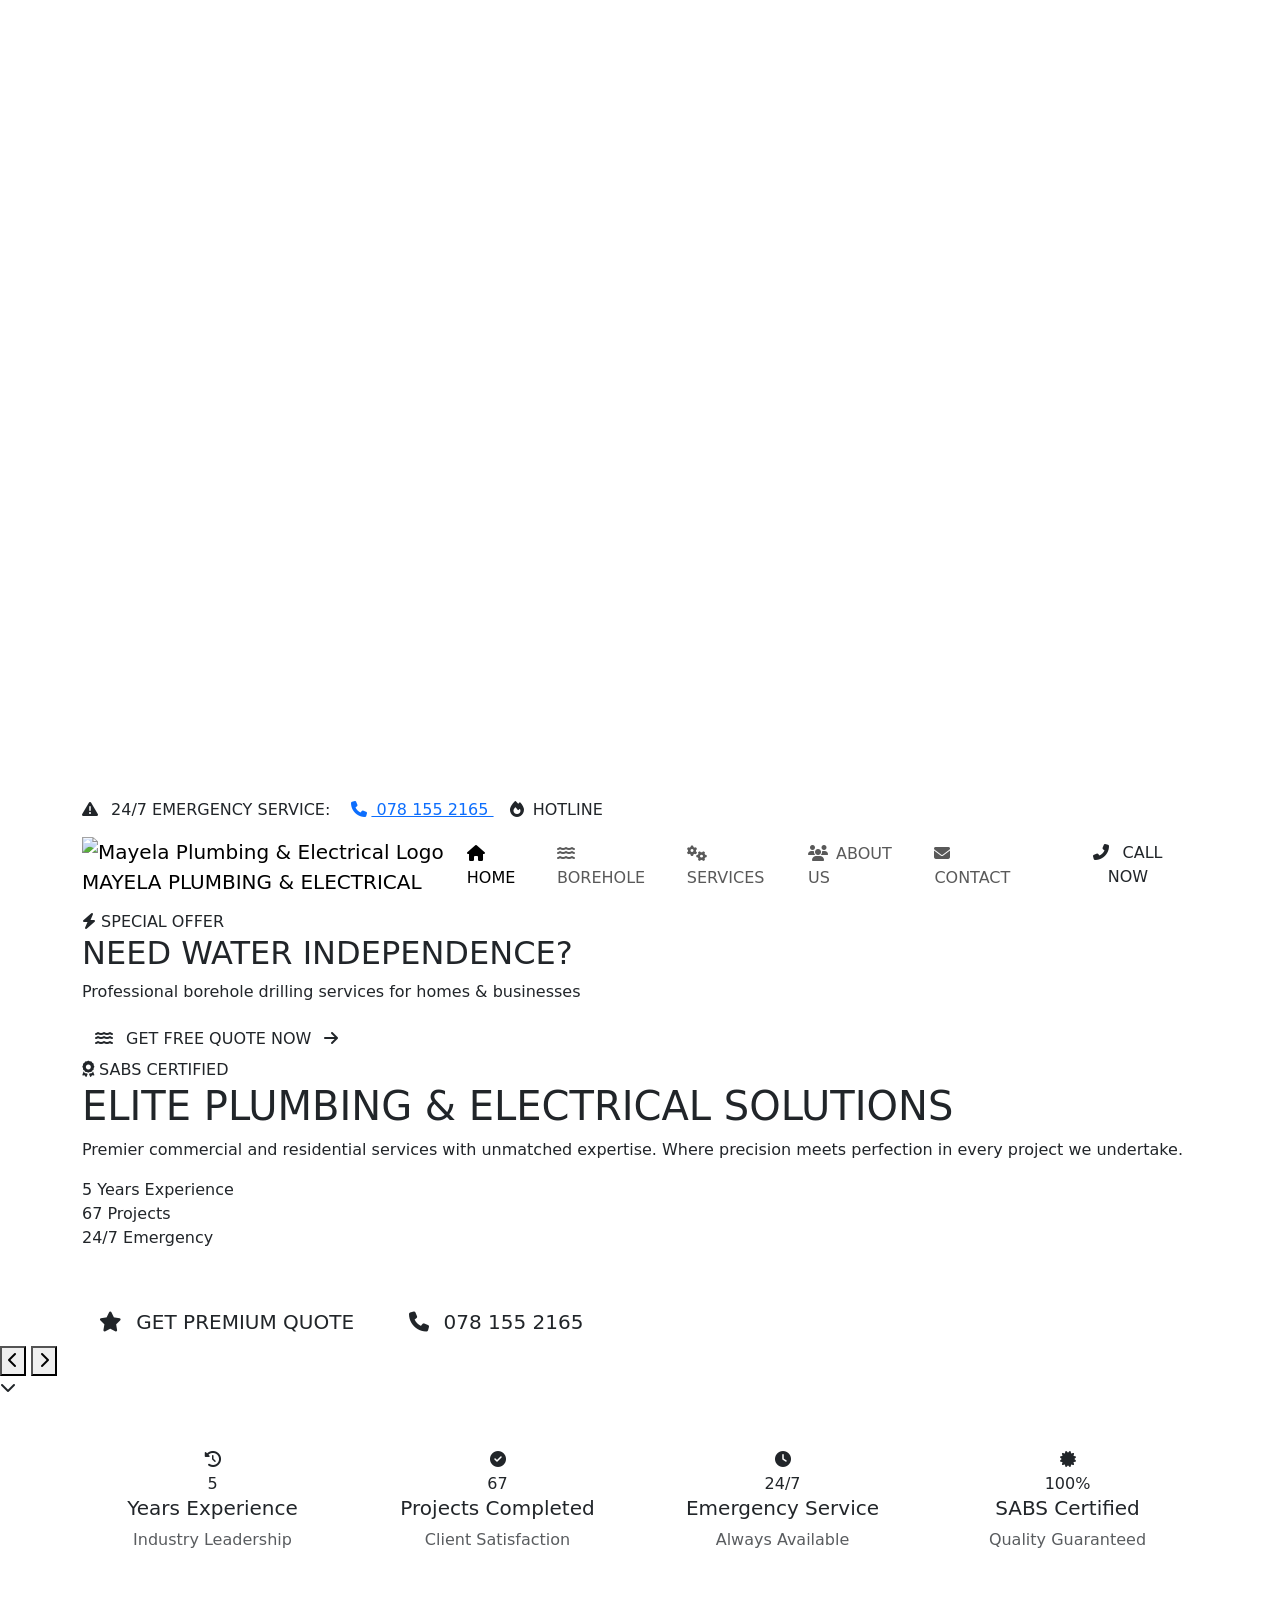
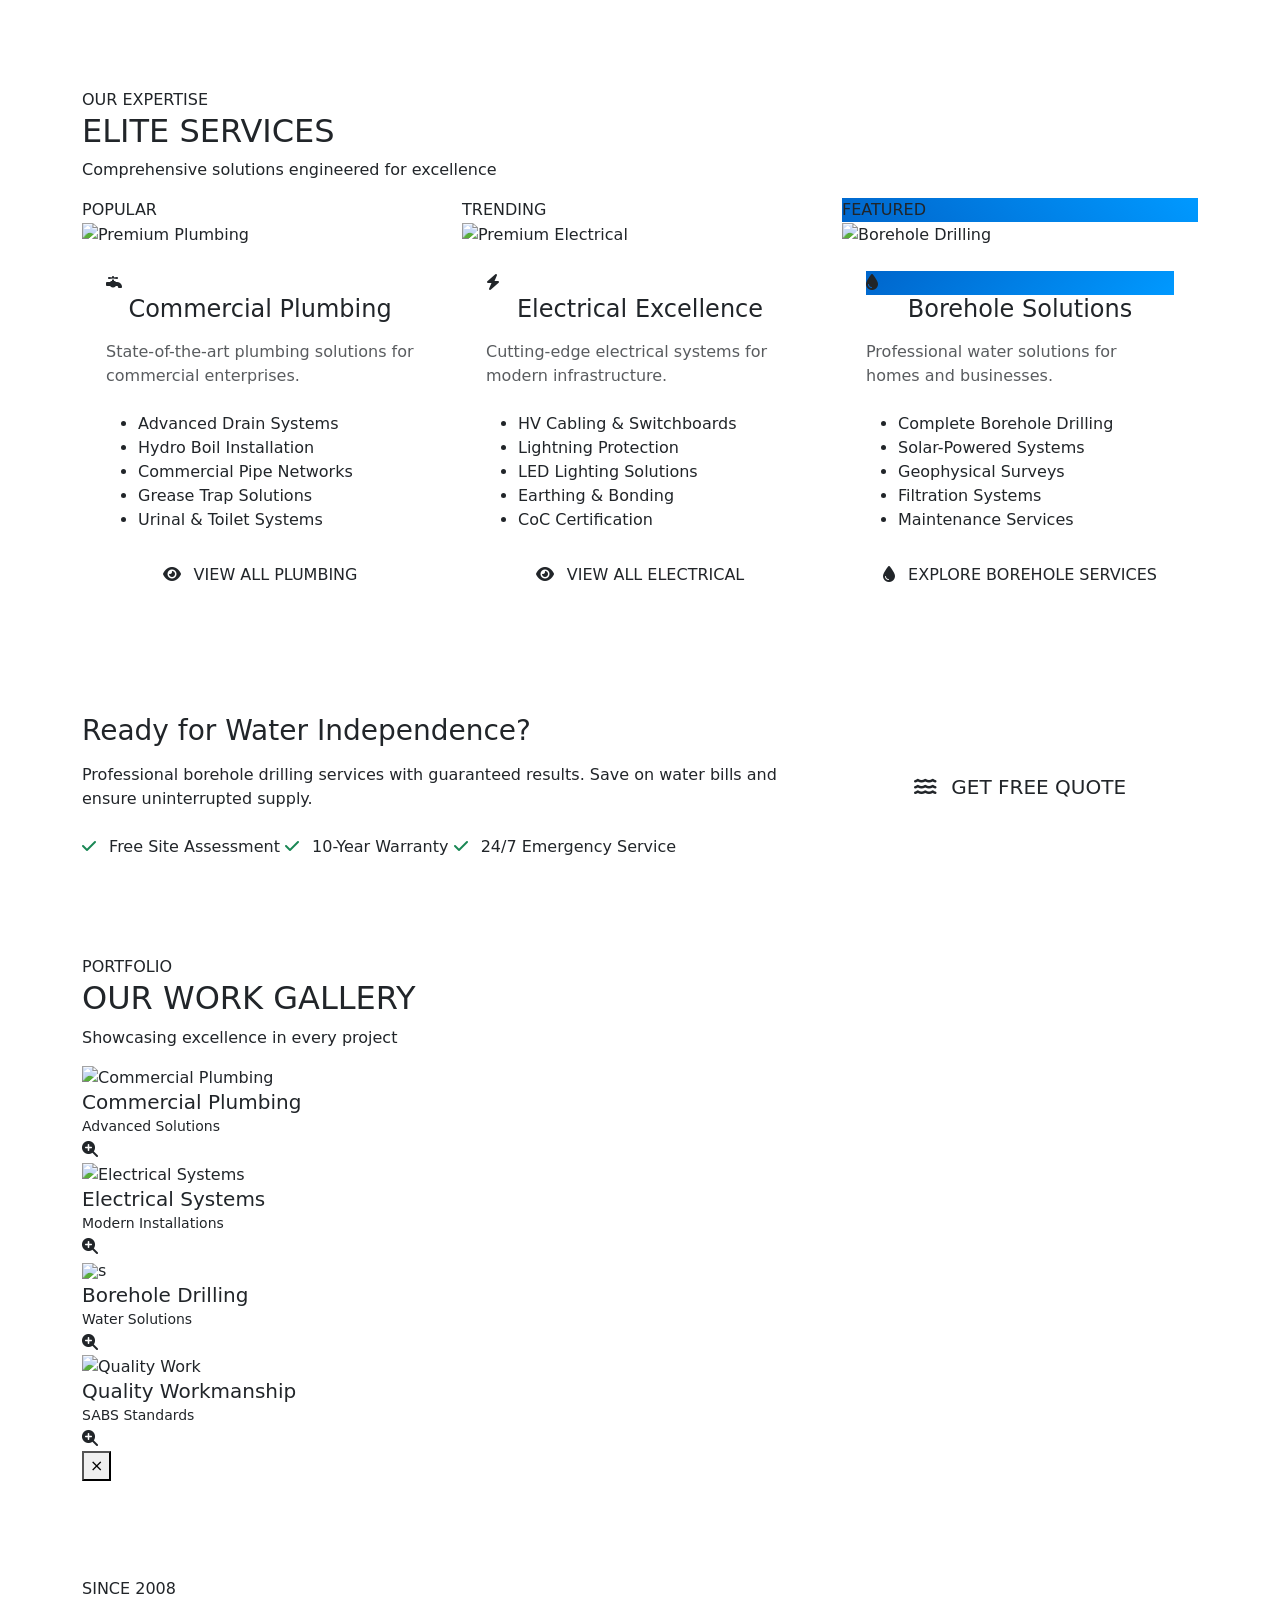
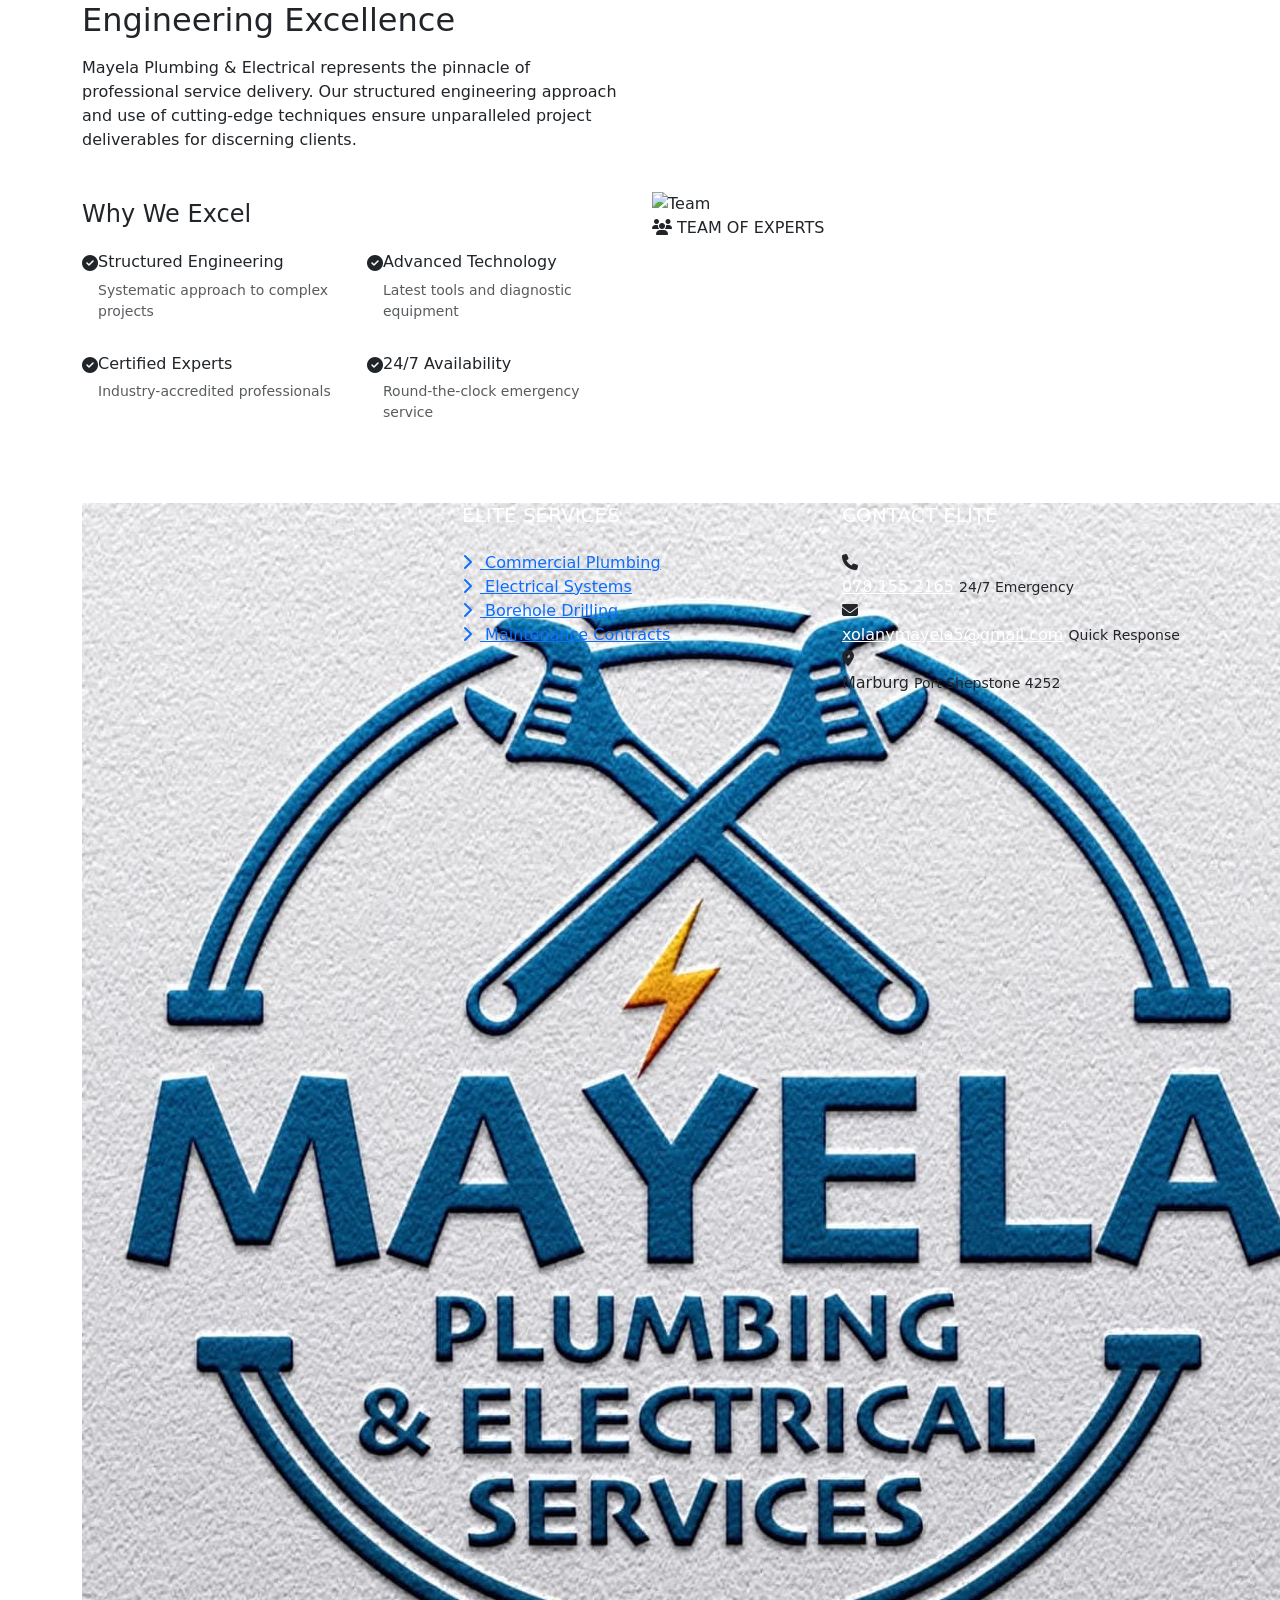
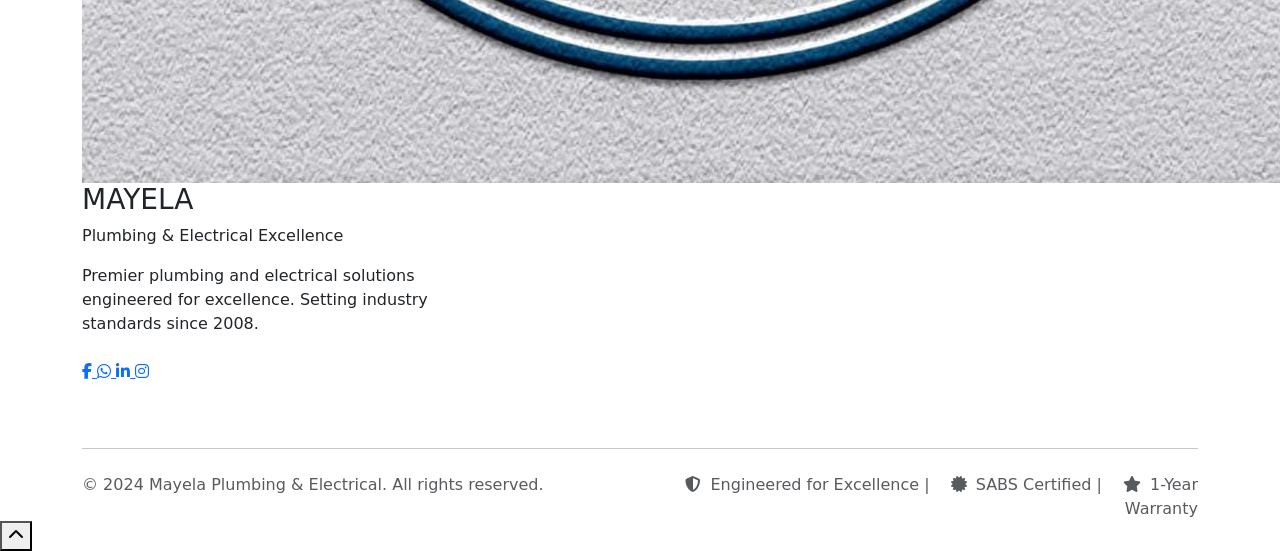
==== index.html @ 0995db35 "Add files via upload" ====
﻿<!DOCTYPE html>
<html lang="en">
<head>
    <meta charset="UTF-8">
    <meta name="viewport" content="width=device-width, initial-scale=1.0">
    <title>Mayela Plumbing & Electrical | Premium Services</title>
    <link href="https://fonts.googleapis.com/css2?family=Montserrat:wght@300;400;500;600;700;800&display=swap" rel="stylesheet">
    <link href="https://fonts.googleapis.com/css2?family=Poppins:wght@300;400;500;600;700&display=swap" rel="stylesheet">
    <link href="https://cdn.jsdelivr.net/npm/bootstrap@5.3.0/dist/css/bootstrap.min.css" rel="stylesheet">
    <link rel="stylesheet" href="https://cdnjs.cloudflare.com/ajax/libs/font-awesome/6.4.0/css/all.min.css">
    <link rel="stylesheet" href="https://cdnjs.cloudflare.com/ajax/libs/animate.css/4.1.1/animate.min.css">
    <link href="css/site.css" rel="stylesheet" />
</head>
<body>
    <!-- Animated Particles Background -->
    <div class="particle-container">
        <!-- Particles will be generated by JS -->
    </div>

    <!-- Premium Emergency Banner with Animation -->
    <div class="emergency-banner animate__animated animate__fadeInDown">
        <div class="container">
            <i class="fas fa-exclamation-triangle me-2"></i>
            <span class="me-3">24/7 EMERGENCY SERVICE:</span>
            <a href="tel:0781552165" class="emergency-phone">
                <i class="fas fa-phone me-1"></i> 078 155 2165
            </a>
            <span class="ms-3 badge-hot">
                <i class="fas fa-fire me-1"></i> HOTLINE
            </span>
        </div>
    </div>

    <!-- Premium Navigation - With Logo -->
    <nav class="navbar navbar-expand-lg premium-nav">
        <div class="container">
            <!-- Logo with Image -->
            <a class="navbar-brand navbar-brand-premium" href="/">
                <div class="logo-container">
                    <div class="logo-image">
                        <img src="images/IMG-20251218-WA0006.jpg" alt="Mayela Plumbing & Electrical Logo" class="logo-img">
                        <div class="logo-overlay">
                            <span class="footer-logo">MAYELA</span>
                            <span class="logo-text-sub">PLUMBING & ELECTRICAL</span>
                        </div>
                    </div>
                </div>
            </a>

            <!-- Enhanced Mobile Toggle -->
            <button class="navbar-toggler" type="button" data-bs-toggle="collapse" data-bs-target="#premiumNav">
                <div class="hamburger">
                    <span></span>
                    <span></span>
                    <span></span>
                </div>
            </button>

            <!-- Enhanced Navigation Menu -->
            <div class="collapse navbar-collapse" id="premiumNav">
                <ul class="navbar-nav ms-auto">
                    <li class="nav-item">
                        <a class="nav-link nav-link-premium active" href="/">
                            <i class="fas fa-home me-2"></i>HOME
                        </a>
                    </li>
                    <li class="nav-item">
                        <a class="nav-link nav-link-premium" href="/borehole-services.html">
                            <i class="fas fa-water me-2"></i>BOREHOLE
                        </a>
                    </li>
                    <li class="nav-item">
                        <a class="nav-link nav-link-premium" href="/services.html">
                            <i class="fas fa-cogs me-2"></i>SERVICES
                        </a>
                    </li>
                    <li class="nav-item">
                        <a class="nav-link nav-link-premium" href="/about.html">
                            <i class="fas fa-users me-2"></i>ABOUT US
                        </a>
                    </li>
                    <li class="nav-item">
                        <a class="nav-link nav-link-premium" href="/contact.html">
                            <i class="fas fa-envelope me-2"></i>CONTACT
                        </a>
                    </li>
                    <li class="nav-item ms-3 d-none d-lg-block">
                        <a href="tel:0781552165" class="btn btn-premium pulse-animation">
                            <i class="fas fa-phone-alt me-2"></i> CALL NOW
                        </a>
                    </li>
                </ul>

                <!-- Quick Contact Info in Navbar -->
                <div class="navbar-contact d-lg-none mt-3">
                    <div class="d-flex justify-content-center">
                        <a href="tel:0781552165" class="btn btn-premium btn-sm">
                            <i class="fas fa-phone me-2"></i> 078 155 2165
                        </a>
                    </div>
                </div>
            </div>
        </div>

        <!-- Animated Underline -->
        <div class="nav-underline"></div>
    </nav>

    <!-- SIMPLE BOREHOLE CTA BANNER -->
    <section class="simple-borehole-banner animate__animated animate__fadeIn">
        <div class="container">
            <div class="simple-borehole-content">
                <div class="borehole-badge">
                    <i class="fas fa-bolt"></i> SPECIAL OFFER
                </div>
                <h2>NEED WATER INDEPENDENCE?</h2>
                <p>Professional borehole drilling services for homes & businesses</p>
                <a href="/borehole-services.html" class="btn btn-borehole-simple animate__animated animate__pulse animate__infinite">
                    <i class="fas fa-water me-2"></i> GET FREE QUOTE NOW
                    <i class="fas fa-arrow-right ms-2"></i>
                </a>
            </div>
        </div>
    </section>

    <!-- Premium Hero Section with Logo Background -->
    <section class="premium-hero">
        <div class="hero-slider">
            <div class="slide active" style="background-image: url('https://images.unsplash.com/photo-1621967299229-c6e7085a7c1b?ixlib=rb-4.0.3&auto=format&fit=crop&w=1920&q=80');"></div>
            <div class="slide" style="background-image: url('https://images.unsplash.com/photo-1621905252507-b35492cc74b4?ixlib=rb-4.0.3&auto=format&fit=crop&w=1920&q=80');"></div>
            <div class="slide" style="background-image: url('https://images.unsplash.com/photo-1607472586893-edb57bdc0e39?ixlib=rb-4.0.3&auto=format&fit=crop&w=1920&q=80');"></div>
        </div>

        <div class="floating-element" style="top: 20%; left: 10%;"></div>
        <div class="floating-element" style="top: 60%; right: 15%;"></div>
        <div class="floating-element" style="bottom: 20%; left: 20%;"></div>

        <div class="container">
            <div class="hero-content animate__animated animate__fadeInUp">
                <div class="hero-badge animate__animated animate__pulse animate__infinite">
                    <i class="fas fa-award"></i> SABS CERTIFIED
                </div>
                <h1 class="hero-title">ELITE PLUMBING & ELECTRICAL SOLUTIONS</h1>
                <p class="hero-subtitle">
                    Premier commercial and residential services with unmatched expertise.
                    Where precision meets perfection in every project we undertake.
                </p>
                <div class="hero-stats">
                    <div class="stat">
                        <span class="stat-number" data-count="8">0</span>
                        <span class="stat-label">Years Experience</span>
                    </div>
                    <div class="stat">
                        <span class="stat-number" data-count="100">0</span>
                        <span class="stat-label">Projects</span>
                    </div>
                    <div class="stat">
                        <span class="stat-number">24/7</span>
                        <span class="stat-label">Emergency</span>
                    </div>
                </div>
                <div class="mt-5 hero-buttons">
                    <a href="/contact.html" class="btn btn-premium btn-lg me-3">
                        <i class="fas fa-star me-2"></i> GET PREMIUM QUOTE
                    </a>
                    <a href="tel:0781552165" class="btn btn-premium-primary btn-lg">
                        <i class="fas fa-phone me-2"></i> 078 155 2165
                    </a>
                </div>
            </div>
        </div>

        <!-- Slider Controls -->
        <div class="slider-controls">
            <button class="slider-prev"><i class="fas fa-chevron-left"></i></button>
            <button class="slider-next"><i class="fas fa-chevron-right"></i></button>
        </div>

        <!-- Scroll Indicator -->
        <div class="scroll-indicator">
            <i class="fas fa-chevron-down"></i>
        </div>
    </section>

    <!-- Premium Stats -->
    <section class="premium-stats py-5">
        <div class="container">
            <div class="stats-container animate__animated animate__fadeInUp">
                <div class="row text-center">
                    <div class="col-md-3 mb-4">
                        <div class="stat-icon">
                            <i class="fas fa-history"></i>
                        </div>
                        <div class="stat-number-counter" data-count="8">0</div>
                        <h5>Years Experience</h5>
                        <p class="text-muted">Industry Leadership</p>
                    </div>
                    <div class="col-md-3 mb-4">
                        <div class="stat-icon">
                            <i class="fas fa-check-circle"></i>
                        </div>
                        <div class="stat-number-counter" data-count="100">0</div>
                        <h5>Projects Completed</h5>
                        <p class="text-muted">Client Satisfaction</p>
                    </div>
                    <div class="col-md-3 mb-4">
                        <div class="stat-icon">
                            <i class="fas fa-clock"></i>
                        </div>
                        <div class="stat-number-counter">24/7</div>
                        <h5>Emergency Service</h5>
                        <p class="text-muted">Always Available</p>
                    </div>
                    <div class="col-md-3 mb-4">
                        <div class="stat-icon">
                            <i class="fas fa-certificate"></i>
                        </div>
                        <div class="stat-number-counter">100%</div>
                        <h5>SABS Certified</h5>
                        <p class="text-muted">Quality Guaranteed</p>
                    </div>
                </div>
            </div>
        </div>
    </section>

    <!-- Premium Services - FIXED HEIGHT IMAGES -->
    <section class="premium-services py-5">
        <div class="container">
            <div class="section-header animate__animated animate__fadeInUp">
                <div class="section-badge">OUR EXPERTISE</div>
                <h2 class="section-title">ELITE SERVICES</h2>
                <p class="section-subtitle">Comprehensive solutions engineered for excellence</p>
            </div>

            <div class="row g-4">
                <!-- Plumbing Card - FIXED HEIGHT IMAGE -->
                <div class="col-lg-4">
                    <div class="premium-card animate__animated">
                        <div class="card-ribbon">POPULAR</div>
                        <div class="premium-card-img-container">
                            <img src="https://images.unsplash.com/photo-1607472586893-edb57bdc0e39?ixlib=rb-4.0.3&auto=format&fit=crop&w=800&h=400&q=80"
                                 class="premium-card-img" alt="Premium Plumbing">
                        </div>
                        <div class="p-4">
                            <div class="premium-icon">
                                <i class="fas fa-faucet"></i>
                            </div>
                            <h3 class="h4 mb-3 text-center">Commercial Plumbing</h3>
                            <p class="text-muted mb-4">State-of-the-art plumbing solutions for commercial enterprises.</p>
                            <ul class="premium-service-list">
                                <li>Advanced Drain Systems</li>
                                <li>Hydro Boil Installation</li>
                                <li>Commercial Pipe Networks</li>
                                <li>Grease Trap Solutions</li>
                                <li>Urinal & Toilet Systems</li>
                            </ul>
                            <div class="text-center mt-4">
                                <a href="/services.html" class="btn btn-premium">
                                    <i class="fas fa-eye me-2"></i> VIEW ALL PLUMBING
                                </a>
                            </div>
                        </div>
                    </div>
                </div>

                <!-- Electrical Card - FIXED HEIGHT IMAGE -->
                <div class="col-lg-4">
                    <div class="premium-card animate__animated" style="animation-delay: 0.2s;">
                        <div class="card-ribbon">TRENDING</div>
                        <div class="premium-card-img-container">
                            <img src="https://images.unsplash.com/photo-1621905252507-b35492cc74b4?ixlib=rb-4.0.3&auto=format&fit=crop&w=800&h=400&q=80"
                                 class="premium-card-img" alt="Premium Electrical">
                        </div>
                        <div class="p-4">
                            <div class="premium-icon">
                                <i class="fas fa-bolt"></i>
                            </div>
                            <h3 class="h4 mb-3 text-center">Electrical Excellence</h3>
                            <p class="text-muted mb-4">Cutting-edge electrical systems for modern infrastructure.</p>
                            <ul class="premium-service-list">
                                <li>HV Cabling & Switchboards</li>
                                <li>Lightning Protection</li>
                                <li>LED Lighting Solutions</li>
                                <li>Earthing & Bonding</li>
                                <li>CoC Certification</li>
                            </ul>
                            <div class="text-center mt-4">
                                <a href="/services.html" class="btn btn-premium">
                                    <i class="fas fa-eye me-2"></i> VIEW ALL ELECTRICAL
                                </a>
                            </div>
                        </div>
                    </div>
                </div>

                <!-- BOREHOLE CARD - SIMPLE SPECIAL CARD -->
                <div class="col-lg-4">
                    <div class="premium-card borehole-simple-card animate__animated" style="animation-delay: 0.4s;">
                        <div class="card-ribbon" style="background: linear-gradient(45deg, #0066cc, #0099ff);">FEATURED</div>
                        <div class="premium-card-img-container">
                            <img src="images/borehole.jpg"
                                 class="premium-card-img" alt="Borehole Drilling">
                        </div>
                        <div class="p-4">
                            <div class="premium-icon" style="background: linear-gradient(135deg, #0066cc, #0099ff);">
                                <i class="fas fa-tint"></i>
                            </div>
                            <h3 class="h4 mb-3 text-center">Borehole Solutions</h3>
                            <p class="text-muted mb-4">Professional water solutions for homes and businesses.</p>
                            <ul class="premium-service-list">
                                <li>Complete Borehole Drilling</li>
                                <li>Solar-Powered Systems</li>
                                <li>Geophysical Surveys</li>
                                <li>Filtration Systems</li>
                                <li>Maintenance Services</li>
                            </ul>
                            <div class="text-center mt-4">
                                <a href="/borehole-services.html" class="btn btn-borehole-simple">
                                    <i class="fas fa-tint me-2"></i> EXPLORE BOREHOLE SERVICES
                                </a>
                            </div>
                        </div>
                    </div>
                </div>
            </div>
        </div>
    </section>

    <!-- SIMPLE WATER CTA SECTION -->
    <section class="simple-water-cta py-5">
        <div class="container">
            <div class="row align-items-center">
                <div class="col-lg-8">
                    <div class="simple-water-content">
                        <h3 class="mb-3">Ready for Water Independence?</h3>
                        <p class="mb-4">Professional borehole drilling services with guaranteed results. Save on water bills and ensure uninterrupted supply.</p>
                        <div class="simple-features">
                            <span><i class="fas fa-check text-success me-2"></i> Free Site Assessment</span>
                            <span><i class="fas fa-check text-success me-2"></i> 10-Year Warranty</span>
                            <span><i class="fas fa-check text-success me-2"></i> 24/7 Emergency Service</span>
                        </div>
                    </div>
                </div>
                <div class="col-lg-4 text-center">
                    <a href="/borehole-services.html" class="btn btn-borehole-simple btn-lg">
                        <i class="fas fa-water me-2"></i> GET FREE QUOTE
                    </a>
                </div>
            </div>
        </div>
    </section>

    <!-- Premium Gallery with Lightbox -->
    <section class="premium-gallery-section py-5">
        <div class="container">
            <div class="section-header animate__animated animate__fadeInUp">
                <div class="section-badge">PORTFOLIO</div>
                <h2 class="section-title">OUR WORK GALLERY</h2>
                <p class="section-subtitle">Showcasing excellence in every project</p>
            </div>

            <div class="premium-gallery">
                <div class="gallery-item" data-lightbox="project-1">
                    <img src="https://images.unsplash.com/photo-1607472586893-edb57bdc0e39?ixlib=rb-4.0.3&auto=format&fit=crop&w=800&h=500&q=80" alt="Commercial Plumbing">
                    <div class="gallery-overlay">
                        <h5 class="mb-0">Commercial Plumbing</h5>
                        <small>Advanced Solutions</small>
                        <div class="gallery-icon">
                            <i class="fas fa-search-plus"></i>
                        </div>
                    </div>
                </div>
                <div class="gallery-item" data-lightbox="project-2">
                    <img src="https://images.unsplash.com/photo-1621905252507-b35492cc74b4?ixlib=rb-4.0.3&auto=format&fit=crop&w=800&h=500&q=80" alt="Electrical Systems">
                    <div class="gallery-overlay">
                        <h5 class="mb-0">Electrical Systems</h5>
                        <small>Modern Installations</small>
                        <div class="gallery-icon">
                            <i class="fas fa-search-plus"></i>
                        </div>
                    </div>
                </div>
                <div class="gallery-item" data-lightbox="project-3">
                    <img src="images/borehole.jpg" />s                    <div class="gallery-overlay">
                        <h5 class="mb-0">Borehole Drilling</h5>
                        <small>Water Solutions</small>
                        <div class="gallery-icon">
                            <i class="fas fa-search-plus"></i>
                        </div>
                    </div>
                </div>
                <div class="gallery-item" data-lightbox="project-4">
                    <img src="https://images.unsplash.com/photo-1581094794329-c8112a89af12?ixlib=rb-4.0.3&auto=format&fit=crop&w=800&h=500&q=80" alt="Quality Work">
                    <div class="gallery-overlay">
                        <h5 class="mb-0">Quality Workmanship</h5>
                        <small>SABS Standards</small>
                        <div class="gallery-icon">
                            <i class="fas fa-search-plus"></i>
                        </div>
                    </div>
                </div>
            </div>

            <!-- Lightbox Modal -->
            <div class="lightbox-modal">
                <div class="lightbox-content">
                    <button class="lightbox-close">&times;</button>
                    <img src="" alt="" class="lightbox-image">
                    <div class="lightbox-caption"></div>
                </div>
            </div>
        </div>
    </section>

    <!-- Premium About -->
    <section class="premium-about py-5">
        <div class="container">
            <div class="row align-items-center">
                <div class="col-lg-6">
                    <div class="premium-highlight animate__animated animate__fadeInUp">
                        <div class="highlight-badge">SINCE 2008</div>
                        <h3 class="h2 mb-3">Engineering Excellence</h3>
                        <p class="mb-0">
                            Mayela Plumbing & Electrical represents the pinnacle of professional service delivery.
                            Our structured engineering approach and use of cutting-edge techniques ensure
                            unparalleled project deliverables for discerning clients.
                        </p>
                    </div>

                    <div class="mt-5 animate__animated animate__fadeInUp" style="animation-delay: 0.3s;">
                        <h4 class="mb-4">Why We Excel</h4>
                        <div class="row">
                            <div class="col-md-6 mb-3">
                                <div class="d-flex">
                                    <div class="excel-icon">
                                        <i class="fas fa-check-circle"></i>
                                    </div>
                                    <div>
                                        <h6>Structured Engineering</h6>
                                        <p class="text-muted small">Systematic approach to complex projects</p>
                                    </div>
                                </div>
                            </div>
                            <div class="col-md-6 mb-3">
                                <div class="d-flex">
                                    <div class="excel-icon">
                                        <i class="fas fa-check-circle"></i>
                                    </div>
                                    <div>
                                        <h6>Advanced Technology</h6>
                                        <p class="text-muted small">Latest tools and diagnostic equipment</p>
                                    </div>
                                </div>
                            </div>
                            <div class="col-md-6 mb-3">
                                <div class="d-flex">
                                    <div class="excel-icon">
                                        <i class="fas fa-check-circle"></i>
                                    </div>
                                    <div>
                                        <h6>Certified Experts</h6>
                                        <p class="text-muted small">Industry-accredited professionals</p>
                                    </div>
                                </div>
                            </div>
                            <div class="col-md-6 mb-3">
                                <div class="d-flex">
                                    <div class="excel-icon">
                                        <i class="fas fa-check-circle"></i>
                                    </div>
                                    <div>
                                        <h6>24/7 Availability</h6>
                                        <p class="text-muted small">Round-the-clock emergency service</p>
                                    </div>
                                </div>
                            </div>
                        </div>
                    </div>
                </div>

                <div class="col-lg-6">
                    <div class="about-image-container animate__animated animate__fadeInUp" style="animation-delay: 0.5s;">
                        <div class="about-image">
                            <img src="https://images.unsplash.com/photo-1558618666-fcd25c85cd64?ixlib=rb-4.0.3&auto=format&fit=crop&w=800&h=600&q=80" alt="Team">
                        </div>
                        <div class="image-badge">
                            <i class="fas fa-users"></i> TEAM OF EXPERTS
                        </div>
                    </div>
                </div>
            </div>
        </div>
    </section>

    <!-- Premium Footer -->
    <footer class="premium-footer">
        <div class="container">
            <div class="row">
                <div class="col-lg-4 mb-5">
                    <div class="footer-brand">
                        <div class="footer-logo">
                            <img src="IMG-20251218-WA0006.jpg" alt="Mayela Logo" class="footer-logo-img">
                        </div>
                        <div class="footer-brand-text">
                            <h3>MAYELA</h3>
                            <p class="brand-tagline">Plumbing & Electrical Excellence</p>
                        </div>
                    </div>
                    <p class="opacity-80 mt-3">
                        Premier plumbing and electrical solutions engineered for excellence.
                        Setting industry standards since 2008.
                    </p>
                    <div class="mt-4 social-icons">
                        <a href="https://web.facebook.com/?_rdc=1&_rdr" class="social-icon">
                            <i class="fab fa-facebook-f"></i>
                        </a>
                        <a href="https://wa.me/27821552165" class="social-icon">
                            <i class="fab fa-whatsapp"></i>
                        </a>
                        <a href="#" class="social-icon">
                            <i class="fab fa-linkedin-in"></i>
                        </a>
                        <a href="#" class="social-icon">
                            <i class="fab fa-instagram"></i>
                        </a>
                    </div>
                </div>

                <div class="col-lg-4 mb-5">
                    <h5 class="text-white mb-4">ELITE SERVICES</h5>
                    <ul class="list-unstyled footer-links">
                        <li>
                            <a href="/services.html">
                                <i class="fas fa-chevron-right me-2"></i> Commercial Plumbing
                            </a>
                        </li>
                        <li>
                            <a href="/services.html">
                                <i class="fas fa-chevron-right me-2"></i> Electrical Systems
                            </a>
                        </li>
                        <li>
                            <a href="/borehole-services.html">
                                <i class="fas fa-chevron-right me-2"></i> Borehole Drilling
                            </a>
                        </li>
                        <li>
                            <a href="/services.html">
                                <i class="fas fa-chevron-right me-2"></i> Maintenance Contracts
                            </a>
                        </li>
                    </ul>
                </div>

                <div class="col-lg-4 mb-5">
                    <h5 class="text-white mb-4">CONTACT ELITE</h5>
                    <div class="contact-card">
                        <div class="contact-item">
                            <i class="fas fa-phone"></i>
                            <div>
                                <a href="tel:0781552165" class="text-white">078 155 2165</a>
                                <small>24/7 Emergency</small>
                            </div>
                        </div>
                        <div class="contact-item">
                            <i class="fas fa-envelope"></i>
                            <div>
                                <a href="mailto:xolanymayela5@gmail.com" class="text-white">xolanymayela5@gmail.com</a>
                                <small>Quick Response</small>
                            </div>
                        </div>
                        <div class="contact-item">
                            <i class="fas fa-map-marker-alt"></i>
                            <div>
                                Marburg
                                <small>Port Shepstone 4252</small>
                            </div>
                        </div>
                    </div>
                </div>
            </div>

            <hr class="opacity-25">

            <div class="row mt-4">
                <div class="col-md-6">
                    <p class="mb-0 opacity-75">
                        &copy; 2024 Mayela Plumbing & Electrical. All rights reserved.
                    </p>
                </div>
                <div class="col-md-6 text-md-end">
                    <p class="mb-0 opacity-75">
                        <i class="fas fa-shield-alt me-1"></i> Engineered for Excellence |
                        <i class="fas fa-certificate ms-3 me-1"></i> SABS Certified |
                        <i class="fas fa-star ms-3 me-1"></i> 1-Year Warranty
                    </p>
                </div>
            </div>
        </div>
    </footer>

    <!-- Back to Top -->
    <button class="back-to-top">
        <i class="fas fa-chevron-up"></i>
    </button>

    <script src="https://cdn.jsdelivr.net/npm/bootstrap@5.3.0/dist/js/bootstrap.bundle.min.js"></script>
    <script src="/js/site.js"></script>
    <script>
        // Premium animations and interactions
        document.addEventListener('DOMContentLoaded', function () {
            // Initialize particle system
            initParticles();

            // Set current year
            document.querySelectorAll('[data-year]').forEach(el => {
                el.textContent = new Date().getFullYear();
            });

            // Hero slider
            const slides = document.querySelectorAll('.slide');
            const prevBtn = document.querySelector('.slider-prev');
            const nextBtn = document.querySelector('.slider-next');
            let currentSlide = 0;

            function showSlide(n) {
                slides.forEach(slide => slide.classList.remove('active'));
                slides[n].classList.add('active');
            }

            function nextSlide() {
                currentSlide = (currentSlide + 1) % slides.length;
                showSlide(currentSlide);
            }

            function prevSlide() {
                currentSlide = (currentSlide - 1 + slides.length) % slides.length;
                showSlide(currentSlide);
            }

            if (prevBtn && nextBtn) {
                prevBtn.addEventListener('click', prevSlide);
                nextBtn.addEventListener('click', nextSlide);

                // Auto slide every 5 seconds
                setInterval(nextSlide, 5000);
            }

            // Animate numbers on scroll
            const numberElements = document.querySelectorAll('.stat-number-counter, .hero-content .stat-number');
            const observer = new IntersectionObserver((entries) => {
                entries.forEach(entry => {
                    if (entry.isIntersecting) {
                        const element = entry.target;
                        const countAttr = element.getAttribute('data-count');

                        if (countAttr) {
                            const target = parseInt(countAttr);
                            const duration = 2000;
                            const step = target / (duration / 16);
                            let current = 0;

                            const timer = setInterval(() => {
                                current += step;
                                if (current >= target) {
                                    element.textContent = target + '+';
                                    clearInterval(timer);
                                } else {
                                    element.textContent = Math.floor(current);
                                }
                            }, 16);
                        }

                        observer.unobserve(element);
                    }
                });
            }, { threshold: 0.5 });

            numberElements.forEach(el => observer.observe(el));

            // Navbar scroll effect
            const navbar = document.querySelector('.premium-nav');
            window.addEventListener('scroll', () => {
                if (window.scrollY > 100) {
                    navbar.classList.add('scrolled');
                } else {
                    navbar.classList.remove('scrolled');
                }
            });

            // Lightbox functionality
            const lightbox = document.querySelector('.lightbox-modal');
            const lightboxImage = lightbox.querySelector('.lightbox-image');
            const lightboxCaption = lightbox.querySelector('.lightbox-caption');
            const lightboxClose = lightbox.querySelector('.lightbox-close');

            document.querySelectorAll('.gallery-item').forEach(item => {
                item.addEventListener('click', () => {
                    const img = item.querySelector('img');
                    const title = item.querySelector('h5').textContent;
                    const desc = item.querySelector('small').textContent;

                    lightboxImage.src = img.src;
                    lightboxCaption.innerHTML = `<h4>${title}</h4><p>${desc}</p>`;
                    lightbox.classList.add('active');
                    document.body.style.overflow = 'hidden';
                });
            });

            lightboxClose.addEventListener('click', () => {
                lightbox.classList.remove('active');
                document.body.style.overflow = 'auto';
            });

            lightbox.addEventListener('click', (e) => {
                if (e.target === lightbox) {
                    lightbox.classList.remove('active');
                    document.body.style.overflow = 'auto';
                }
            });

            // Back to top button
            const backToTop = document.querySelector('.back-to-top');
            window.addEventListener('scroll', () => {
                if (window.scrollY > 500) {
                    backToTop.classList.add('visible');
                } else {
                    backToTop.classList.remove('visible');
                }
            });

            backToTop.addEventListener('click', () => {
                window.scrollTo({ top: 0, behavior: 'smooth' });
            });


            // Smooth scroll for anchor links
            document.querySelectorAll('a[href^="#"]').forEach(anchor => {
                anchor.addEventListener('click', function (e) {
                    e.preventDefault();
                    const target = document.querySelector(this.getAttribute('href'));
                    if (target) {
                        target.scrollIntoView({ behavior: 'smooth' });
                    }
                });
            });

            // Animate elements on scroll
            const animateObserver = new IntersectionObserver((entries) => {
                entries.forEach(entry => {
                    if (entry.isIntersecting) {
                        entry.target.classList.add('animate__animated', 'animate__fadeInUp');
                    }
                });
            }, { threshold: 0.1 });

            document.querySelectorAll('.premium-card, .section-header, .gallery-item').forEach(el => {
                animateObserver.observe(el);
            });
        });

        // Particle system
        function initParticles() {
            const container = document.querySelector('.particle-container');
            if (!container) return;

            for (let i = 0; i < 50; i++) {
                const particle = document.createElement('div');
                particle.classList.add('particle');

                const size = Math.random() * 20 + 5;
                const x = Math.random() * 100;
                const duration = Math.random() * 20 + 10;
                const delay = Math.random() * 5;

                particle.style.width = `${size}px`;
                particle.style.height = `${size}px`;
                particle.style.left = `${x}%`;
                particle.style.animationDuration = `${duration}s`;
                particle.style.animationDelay = `${delay}s`;
                particle.style.opacity = Math.random() * 0.3 + 0.1;

                container.appendChild(particle);
            }
        }
    </script>
</body>
</html>
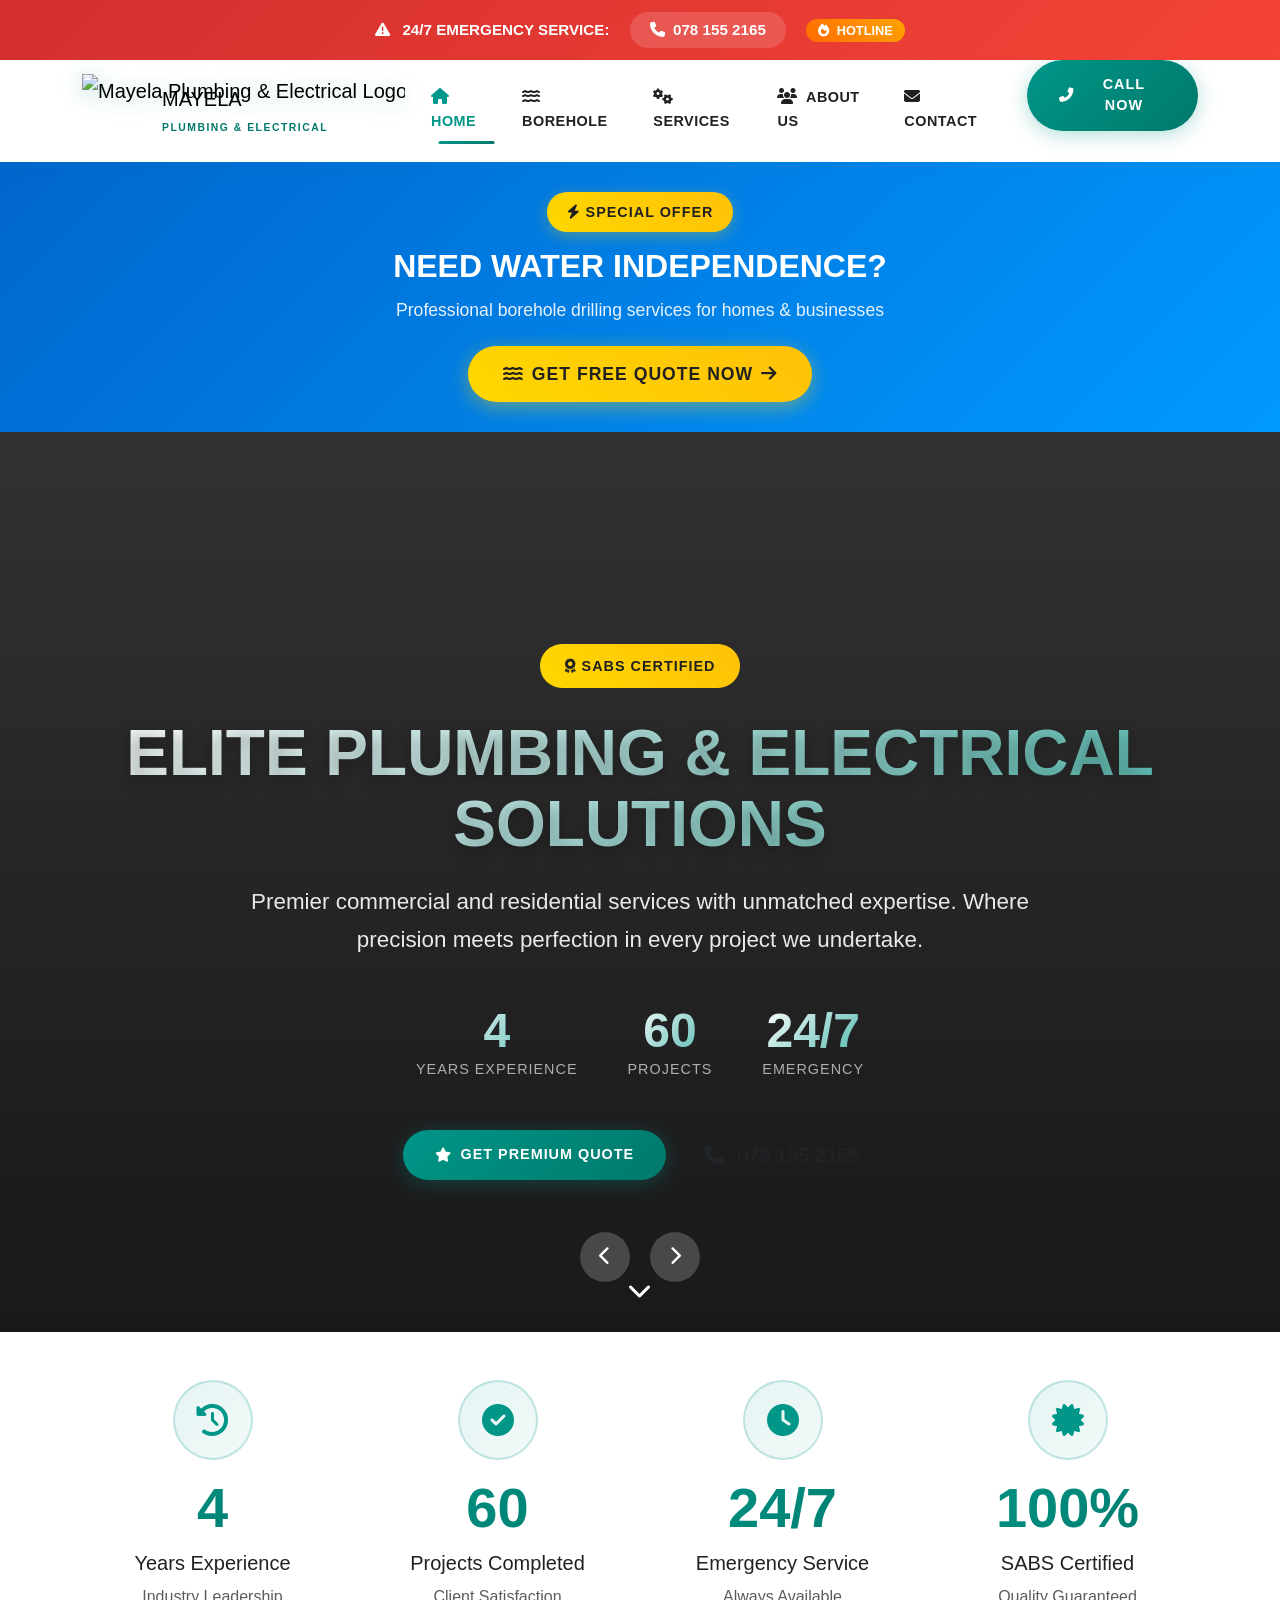
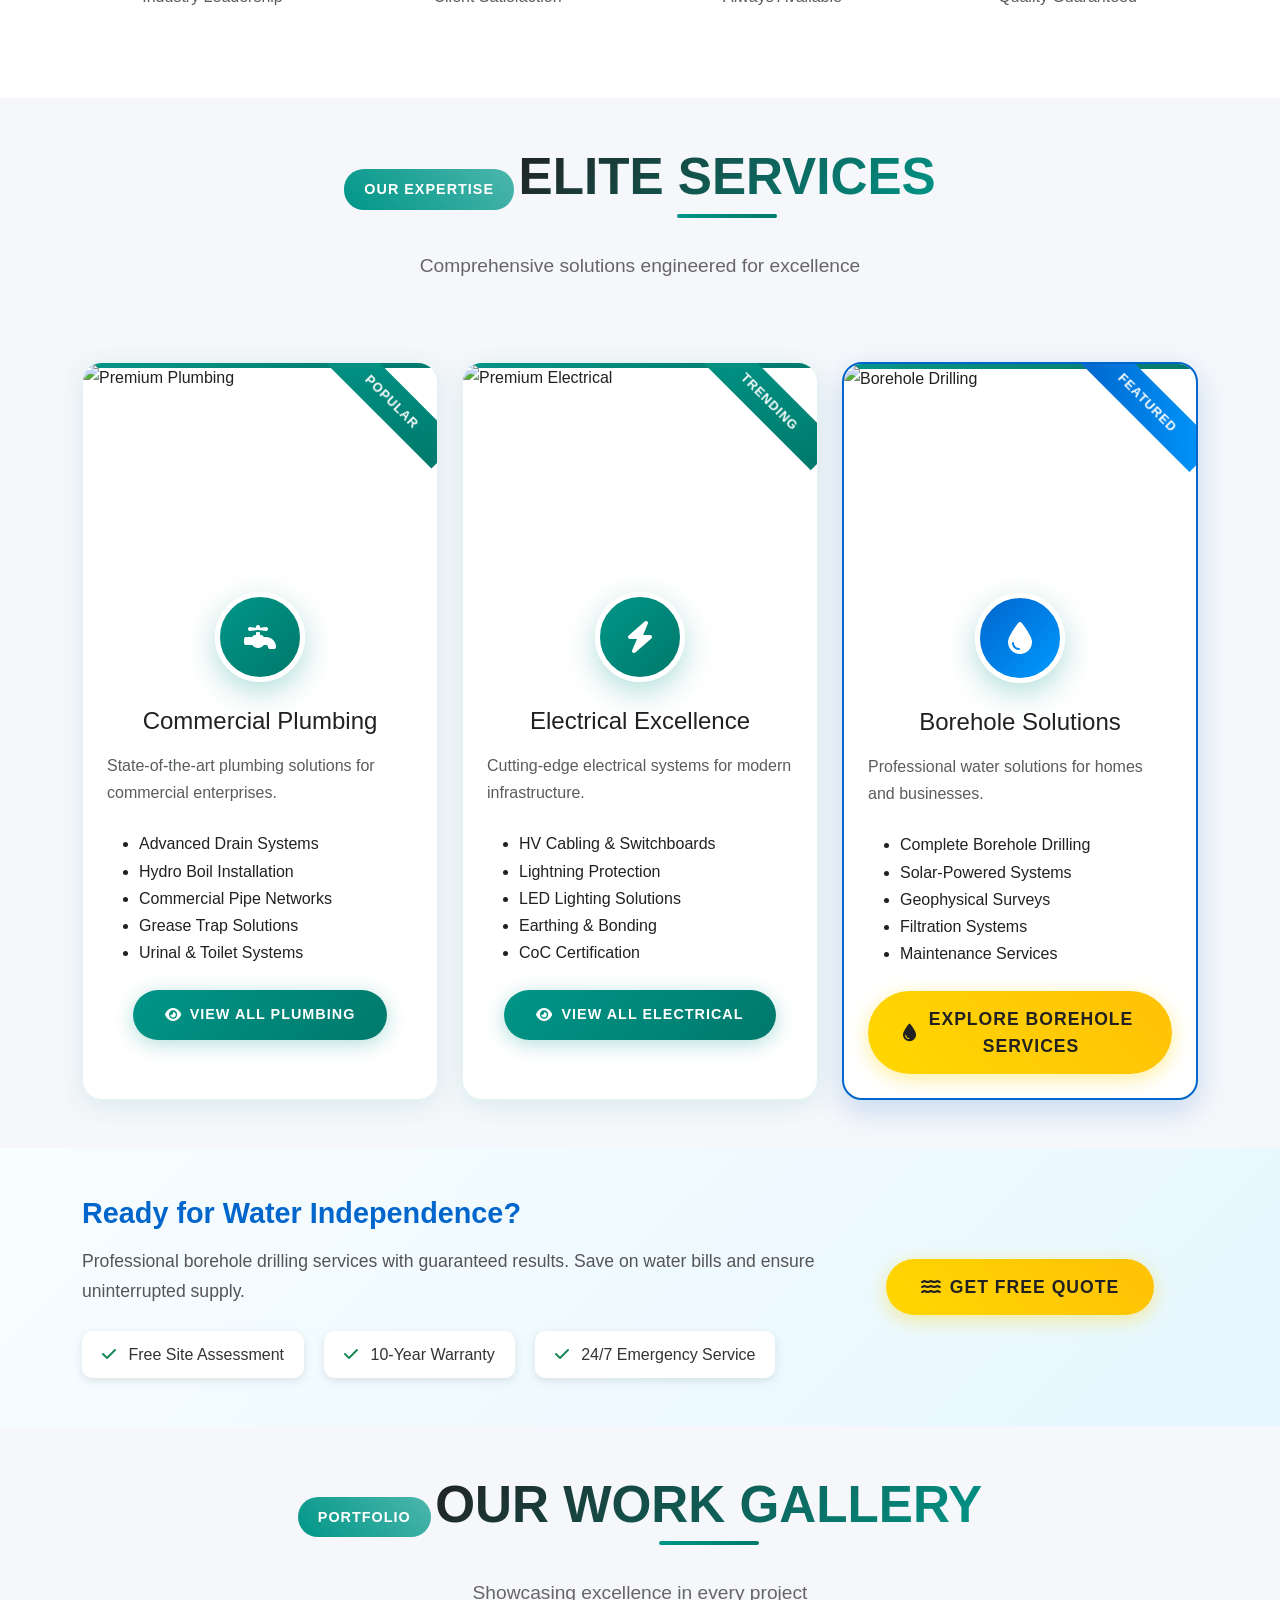
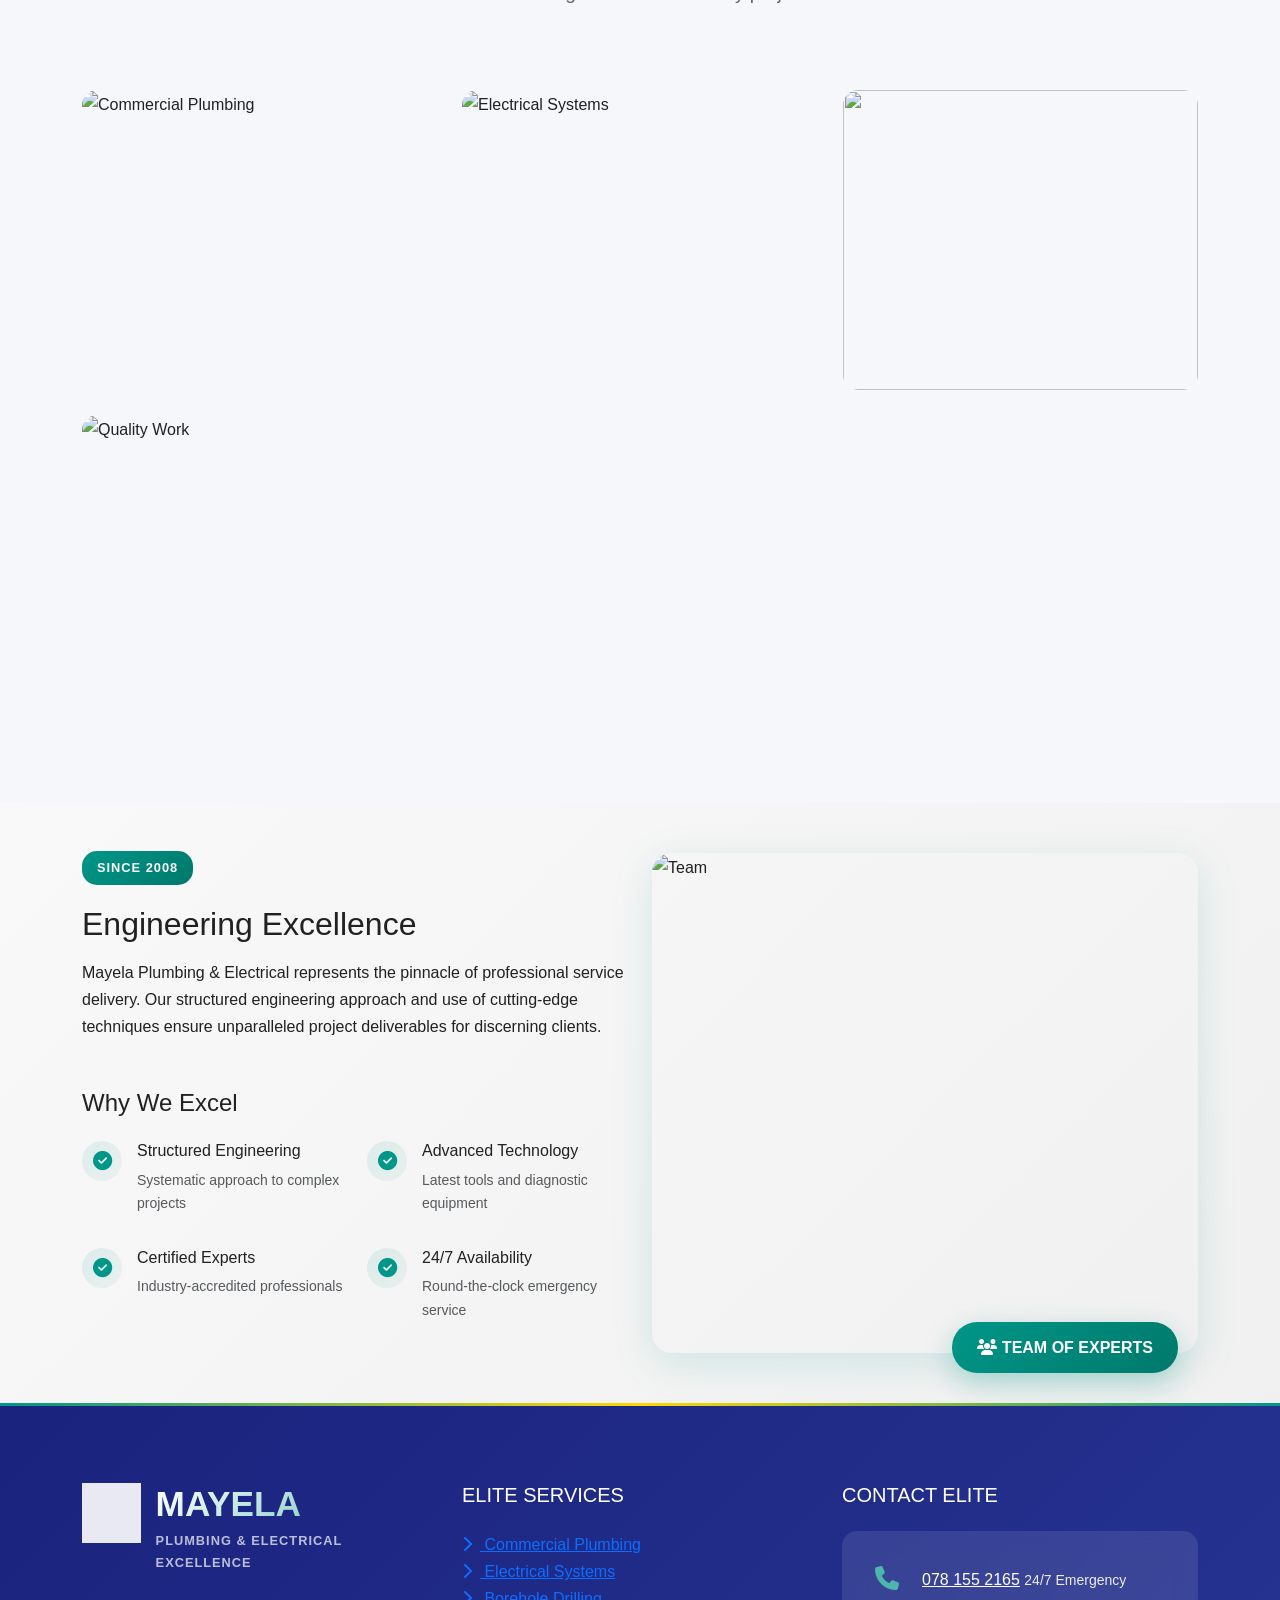
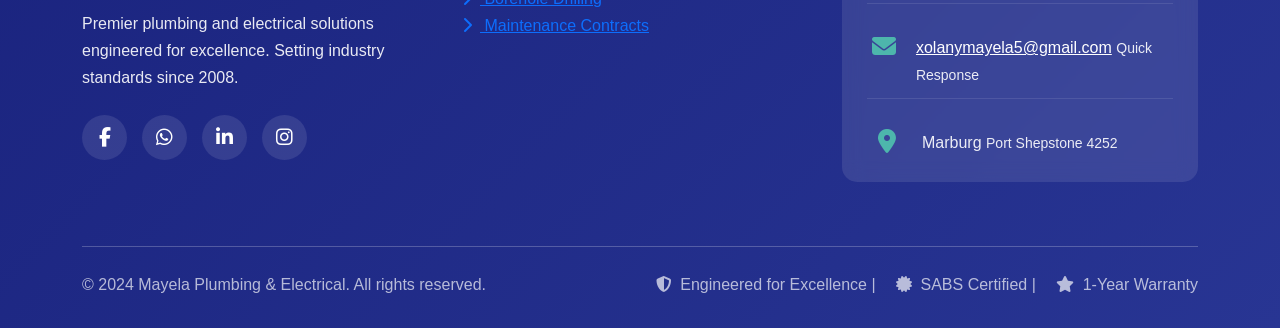
==== commit 27122184: "Add files via upload" ====
--- a/index.html
+++ b/index.html
@@ -9,7 +9,2799 @@
     <link href="https://cdn.jsdelivr.net/npm/bootstrap@5.3.0/dist/css/bootstrap.min.css" rel="stylesheet">
     <link rel="stylesheet" href="https://cdnjs.cloudflare.com/ajax/libs/font-awesome/6.4.0/css/all.min.css">
     <link rel="stylesheet" href="https://cdnjs.cloudflare.com/ajax/libs/animate.css/4.1.1/animate.min.css">
-    <link href="css/site.css" rel="stylesheet" />
+   <style>
+       :root {
+           --primary-teal: #009688;
+           --teal-dark: #00796B;
+           --teal-light: #4DB6AC;
+           --teal-accent: #26A69A;
+           --gold-accent: #FFD700;
+           --dark-charcoal: #212121;
+           --light-gray: #f5f7fa;
+           --white: #ffffff;
+           --water-blue: #0066cc;
+           --water-light: #0099ff;
+           --emergency-red: #d32f2f;
+           --success-green: #2ecc71;
+           --warning-orange: #ff9800;
+           --whatsapp-green: #25D366;
+           --shadow-sm: 0 2px 15px rgba(0, 150, 136, 0.08);
+           --shadow-md: 0 5px 25px rgba(0, 150, 136, 0.12);
+           --shadow-lg: 0 10px 40px rgba(0, 150, 136, 0.15);
+           --gradient-primary: linear-gradient(135deg, var(--primary-teal), var(--teal-dark));
+           --gradient-gold: linear-gradient(135deg, var(--gold-accent), #FFC107);
+           --gradient-dark: linear-gradient(135deg, #1a237e, #283593);
+           --gradient-water: linear-gradient(135deg, var(--water-blue), var(--water-light));
+           --gradient-emergency: linear-gradient(135deg, var(--emergency-red), #f44336);
+           --gradient-success: linear-gradient(135deg, var(--success-green), #27ae60);
+       }
+
+       * {
+           margin: 0;
+           padding: 0;
+           box-sizing: border-box;
+       }
+
+       body {
+           font-family: 'Montserrat', 'Poppins', sans-serif;
+           color: var(--dark-charcoal);
+           line-height: 1.7;
+           background: var(--light-gray);
+           overflow-x: hidden;
+       }
+
+       /* Particle Background */
+       .particle-container {
+           position: fixed;
+           width: 100%;
+           height: 100%;
+           top: 0;
+           left: 0;
+           pointer-events: none;
+           z-index: -1;
+       }
+
+       .particle {
+           position: absolute;
+           background: rgba(0, 150, 136, 0.1);
+           border-radius: 50%;
+           animation: particleFloat linear infinite;
+           bottom: -100px;
+       }
+
+       @keyframes particleFloat {
+           0% {
+               transform: translateY(0) rotate(0deg);
+               opacity: 0;
+           }
+
+           10% {
+               opacity: 1;
+           }
+
+           100% {
+               transform: translateY(-100vh) rotate(360deg);
+               opacity: 0;
+           }
+       }
+
+       /* ============ LOGO-INTEGRATED NAVBAR ============ */
+
+       /* Emergency Banner Enhancement */
+       .emergency-banner {
+           background: var(--gradient-emergency);
+           color: white;
+           padding: 12px 0;
+           text-align: center;
+           font-weight: 600;
+           position: relative;
+           overflow: hidden;
+           font-size: 0.95rem;
+           z-index: 1001;
+       }
+
+           .emergency-banner::before {
+               content: '';
+               position: absolute;
+               top: 0;
+               left: -100%;
+               width: 100%;
+               height: 100%;
+               background: linear-gradient(90deg, transparent, rgba(255,255,255,0.4), transparent);
+               animation: shimmer 3s infinite;
+           }
+
+       @keyframes shimmer {
+           100% {
+               left: 100%;
+           }
+       }
+
+       .emergency-phone {
+           color: white;
+           text-decoration: none;
+           font-weight: 700;
+           position: relative;
+           padding: 5px 20px;
+           background: rgba(255,255,255,0.15);
+           border-radius: 25px;
+           transition: all 0.3s ease;
+           display: inline-block;
+       }
+
+           .emergency-phone:hover {
+               background: rgba(255,255,255,0.25);
+               transform: translateY(-2px);
+               box-shadow: 0 5px 15px rgba(255,255,255,0.2);
+               color: white;
+           }
+
+       .badge-hot {
+           background: linear-gradient(45deg, #ff6b00, #ffa500);
+           padding: 4px 12px;
+           border-radius: 15px;
+           font-size: 0.8rem;
+           font-weight: 600;
+           animation: pulse 2s infinite;
+       }
+
+       @keyframes pulse {
+           0%, 100% {
+               opacity: 1;
+           }
+
+           50% {
+               opacity: 0.7;
+           }
+       }
+
+       /* Premium Navigation with Logo */
+       .premium-nav {
+           background: rgba(255, 255, 255, 0.98);
+           backdrop-filter: blur(15px);
+           box-shadow: var(--shadow-sm);
+           padding: 0;
+           position: sticky;
+           top: 0;
+           z-index: 1000;
+           transition: all 0.4s cubic-bezier(0.4, 0, 0.2, 1);
+           border-bottom: 3px solid transparent;
+       }
+
+           .premium-nav.scrolled {
+               background: rgba(255, 255, 255, 0.95);
+               box-shadow: 0 5px 30px rgba(0, 0, 0, 0.1);
+               padding: 0;
+               border-bottom: 3px solid var(--primary-teal);
+           }
+
+       /* Logo Container */
+       .logo-container {
+           display: flex;
+           align-items: center;
+           padding: 5px 0;
+       }
+
+       .logo-image {
+           position: relative;
+           height: 70px;
+           display: flex;
+           align-items: center;
+       }
+
+       .logo-img {
+           height: 70px;
+           width: auto;
+           object-fit: contain;
+           filter: drop-shadow(0 3px 10px rgba(0, 150, 136, 0.3));
+           transition: transform 0.3s ease;
+       }
+
+       .logo-image:hover .logo-img {
+           transform: scale(1.05);
+       }
+
+       .logo-overlay {
+           position: absolute;
+           top: 0;
+           left: 0;
+           right: 0;
+           bottom: 0;
+           display: flex;
+           flex-direction: column;
+           justify-content: center;
+           padding-left: 80px;
+       }
+
+       .logo-text-main {
+           font-weight: 800;
+           font-size: 1.8rem;
+           background: var(--gradient-primary);
+           -webkit-background-clip: text;
+           -webkit-text-fill-color: transparent;
+           line-height: 1;
+           letter-spacing: -0.5px;
+           text-shadow: 0 2px 5px rgba(0,0,0,0.1);
+       }
+
+       .logo-text-sub {
+           font-size: 0.65rem;
+           font-weight: 700;
+           color: var(--teal-dark);
+           letter-spacing: 1.5px;
+           text-transform: uppercase;
+           margin-top: 3px;
+       }
+
+       /* Enhanced Hamburger Menu */
+       .hamburger {
+           width: 30px;
+           height: 20px;
+           position: relative;
+           cursor: pointer;
+           display: flex;
+           flex-direction: column;
+           justify-content: space-between;
+       }
+
+           .hamburger span {
+               display: block;
+               height: 3px;
+               width: 100%;
+               background: var(--primary-teal);
+               border-radius: 3px;
+               transition: all 0.3s ease;
+               transform-origin: left center;
+           }
+
+           .hamburger:hover span:nth-child(1) {
+               transform: translateY(-2px);
+           }
+
+           .hamburger:hover span:nth-child(3) {
+               transform: translateY(2px);
+           }
+
+       /* Enhanced Nav Links */
+       .nav-link-premium {
+           font-weight: 600;
+           color: var(--dark-charcoal) !important;
+           margin: 0 10px;
+           position: relative;
+           padding: 25px 0 !important;
+           text-transform: uppercase;
+           font-size: 0.9rem;
+           letter-spacing: 0.5px;
+           transition: all 0.3s ease;
+       }
+
+           .nav-link-premium i {
+               font-size: 1rem;
+               transition: transform 0.3s ease;
+           }
+
+           .nav-link-premium:hover i {
+               transform: translateY(-2px);
+           }
+
+           .nav-link-premium::before {
+               content: '';
+               position: absolute;
+               bottom: 15px;
+               left: 50%;
+               transform: translateX(-50%);
+               width: 0;
+               height: 3px;
+               background: var(--gradient-primary);
+               border-radius: 2px;
+               transition: all 0.4s cubic-bezier(0.68, -0.55, 0.265, 1.55);
+           }
+
+           .nav-link-premium:hover::before,
+           .nav-link-premium.active::before {
+               width: 80%;
+           }
+
+           .nav-link-premium.active {
+               color: var(--primary-teal) !important;
+               font-weight: 700;
+           }
+
+       /* Call Now Button Enhancement */
+       .btn-premium {
+           background: var(--gradient-primary);
+           color: white;
+           border: none;
+           padding: 14px 32px;
+           font-weight: 600;
+           border-radius: 50px;
+           transition: all 0.4s cubic-bezier(0.4, 0, 0.2, 1);
+           position: relative;
+           overflow: hidden;
+           box-shadow: 0 4px 20px rgba(0, 150, 136, 0.3);
+           text-transform: uppercase;
+           letter-spacing: 1px;
+           font-size: 0.9rem;
+           display: inline-flex;
+           align-items: center;
+           justify-content: center;
+       }
+
+           .btn-premium::before {
+               content: '';
+               position: absolute;
+               top: 0;
+               left: -100%;
+               width: 100%;
+               height: 100%;
+               background: linear-gradient(90deg, transparent, rgba(255,255,255,0.3), transparent);
+               transition: 0.5s;
+           }
+
+           .btn-premium:hover::before {
+               left: 100%;
+           }
+
+           .btn-premium:hover {
+               transform: translateY(-3px) scale(1.05);
+               box-shadow: 0 10px 30px rgba(0, 150, 136, 0.4);
+               color: white;
+           }
+
+       .pulse-animation {
+           animation: pulseGlow 2s infinite;
+       }
+
+       @keyframes pulseGlow {
+           0%, 100% {
+               box-shadow: 0 4px 20px rgba(0, 150, 136, 0.3);
+           }
+
+           50% {
+               box-shadow: 0 4px 30px rgba(0, 150, 136, 0.6);
+           }
+       }
+
+       /* ============ COMPETITIVE WATER CRISIS BANNER ============ */
+       .water-crisis-banner {
+           background: linear-gradient(135deg, #001933 0%, #003366 50%, #0066cc 100%);
+           position: relative;
+           overflow: hidden;
+           padding: 80px 0;
+           margin: 0;
+           border-bottom: 5px solid var(--emergency-red);
+       }
+
+       .water-crisis-overlay {
+           position: absolute;
+           top: 0;
+           left: 0;
+           width: 100%;
+           height: 100%;
+           background: url('data:image/svg+xml,<svg xmlns="http://www.w3.org/2000/svg" viewBox="0 0 100 100" preserveAspectRatio="none"><path d="M0,0 L100,0 L100,100 Z" fill="rgba(255,255,255,0.05)"/></svg>');
+           background-size: cover;
+           opacity: 0.3;
+       }
+
+       .water-crisis-content {
+           position: relative;
+           z-index: 2;
+       }
+
+       /* Urgent Alert Badge */
+       .water-crisis-badge {
+           display: inline-flex;
+           align-items: center;
+           gap: 10px;
+           background: var(--gradient-emergency);
+           color: white;
+           padding: 12px 25px;
+           border-radius: 30px;
+           font-weight: 700;
+           font-size: 0.9rem;
+           text-transform: uppercase;
+           letter-spacing: 1px;
+           margin-bottom: 30px;
+           box-shadow: 0 5px 20px rgba(211, 47, 47, 0.4);
+       }
+
+           .water-crisis-badge i {
+               font-size: 1.2rem;
+               animation: pulse 1.5s infinite;
+           }
+
+       .water-crisis-title {
+           font-size: 3.5rem;
+           font-weight: 900;
+           color: white;
+           margin-bottom: 20px;
+           line-height: 1.1;
+       }
+
+           .water-crisis-title .title-line {
+               display: block;
+               background: linear-gradient(45deg, #FFD700, #FFA500);
+               -webkit-background-clip: text;
+               -webkit-text-fill-color: transparent;
+               text-shadow: 0 5px 15px rgba(255, 215, 0, 0.3);
+           }
+
+           .water-crisis-title .subtitle-line {
+               display: block;
+               color: white;
+               font-size: 2.5rem;
+               margin-top: 10px;
+           }
+
+       .water-crisis-text {
+           font-size: 1.3rem;
+           color: rgba(255, 255, 255, 0.9);
+           margin-bottom: 30px;
+           display: flex;
+           align-items: center;
+           gap: 10px;
+           font-weight: 500;
+       }
+
+       /* Critical Stats */
+       .critical-stats {
+           display: flex;
+           gap: 30px;
+           margin: 40px 0;
+       }
+
+       .critical-stat {
+           background: rgba(255, 255, 255, 0.1);
+           backdrop-filter: blur(10px);
+           border-radius: 15px;
+           padding: 25px;
+           text-align: center;
+           min-width: 140px;
+           border: 2px solid rgba(255, 255, 255, 0.2);
+           transition: all 0.3s ease;
+       }
+
+           .critical-stat:hover {
+               background: rgba(255, 255, 255, 0.2);
+               transform: translateY(-5px);
+           }
+
+       .stat-value {
+           font-size: 2.5rem;
+           font-weight: 800;
+           color: white;
+           margin-bottom: 5px;
+       }
+
+       .stat-label {
+           font-size: 0.9rem;
+           color: rgba(255, 255, 255, 0.8);
+           font-weight: 500;
+           text-transform: uppercase;
+           letter-spacing: 1px;
+       }
+
+       .stat-trend {
+           margin-top: 10px;
+           font-size: 1.5rem;
+       }
+
+           .stat-trend.down {
+               color: #ff4444;
+           }
+
+           .stat-trend.danger {
+               color: #FFD700;
+           }
+
+           .stat-trend.up {
+               color: #ff4444;
+           }
+
+       /* Immediate Benefits */
+       .immediate-benefits {
+           margin: 30px 0;
+       }
+
+       .benefit {
+           display: flex;
+           align-items: center;
+           gap: 15px;
+           margin-bottom: 15px;
+           color: white;
+           font-size: 1.1rem;
+       }
+
+           .benefit i {
+               font-size: 1.3rem;
+               flex-shrink: 0;
+           }
+
+           .benefit span {
+               flex: 1;
+           }
+
+       /* Emergency Action Card */
+       .emergency-action-card {
+           background: white;
+           border-radius: 20px;
+           padding: 30px;
+           box-shadow: 0 20px 60px rgba(0, 0, 0, 0.4);
+           position: relative;
+           overflow: hidden;
+           border: 3px solid var(--emergency-red);
+       }
+
+       .card-header {
+           text-align: center;
+           margin-bottom: 25px;
+           padding-bottom: 20px;
+           border-bottom: 2px solid #eee;
+       }
+
+           .card-header i {
+               font-size: 3rem;
+               color: var(--emergency-red);
+               margin-bottom: 15px;
+           }
+
+           .card-header h3 {
+               color: var(--emergency-red);
+               font-weight: 800;
+               font-size: 1.8rem;
+               margin-bottom: 10px;
+           }
+
+       .badge-urgent {
+           display: inline-block;
+           background: var(--gradient-emergency);
+           color: white;
+           padding: 6px 15px;
+           border-radius: 20px;
+           font-size: 0.8rem;
+           font-weight: 700;
+           text-transform: uppercase;
+           letter-spacing: 1px;
+       }
+
+       /* Limited Time Offer */
+       .limited-offer {
+           background: linear-gradient(45deg, #fff8e1, #ffecb3);
+           border-radius: 15px;
+           padding: 20px;
+           margin-bottom: 25px;
+           border: 2px dashed var(--warning-orange);
+       }
+
+       .offer-badge {
+           display: flex;
+           align-items: center;
+           gap: 10px;
+           color: var(--warning-orange);
+           font-weight: 700;
+           margin-bottom: 15px;
+           font-size: 0.9rem;
+       }
+
+       .offer-details {
+           text-align: center;
+       }
+
+       .offer-price {
+           display: flex;
+           align-items: center;
+           justify-content: center;
+           gap: 15px;
+           margin-bottom: 10px;
+       }
+
+       .old-price {
+           font-size: 1.5rem;
+           color: #999;
+           text-decoration: line-through;
+           font-weight: 600;
+       }
+
+       .new-price {
+           font-size: 2.5rem;
+           color: var(--emergency-red);
+           font-weight: 800;
+       }
+
+       .offer-text {
+           color: #333;
+           font-weight: 600;
+           margin: 0;
+       }
+
+       /* Countdown Container */
+       .countdown-container {
+           background: #f8f9fa;
+           border-radius: 15px;
+           padding: 20px;
+           margin-bottom: 25px;
+           text-align: center;
+       }
+
+       .countdown-label {
+           font-size: 0.9rem;
+           color: #666;
+           font-weight: 600;
+           text-transform: uppercase;
+           letter-spacing: 1px;
+           margin-bottom: 15px;
+       }
+
+       .countdown-timer {
+           display: flex;
+           justify-content: center;
+           gap: 15px;
+       }
+
+       .time-unit {
+           background: white;
+           border-radius: 10px;
+           padding: 15px 10px;
+           min-width: 80px;
+           box-shadow: 0 5px 15px rgba(0,0,0,0.1);
+           border: 2px solid var(--emergency-red);
+       }
+
+           .time-unit .number {
+               font-size: 2rem;
+               font-weight: 800;
+               color: var(--emergency-red);
+               display: block;
+               line-height: 1;
+           }
+
+           .time-unit .label {
+               font-size: 0.7rem;
+               color: #666;
+               text-transform: uppercase;
+               letter-spacing: 1px;
+               margin-top: 5px;
+               display: block;
+           }
+
+       /* Emergency CTA Button */
+       .btn-emergency-cta {
+           background: var(--gradient-emergency);
+           color: white;
+           border: none;
+           padding: 20px;
+           font-weight: 700;
+           border-radius: 15px;
+           width: 100%;
+           text-align: center;
+           text-decoration: none;
+           display: flex;
+           flex-direction: column;
+           align-items: center;
+           justify-content: center;
+           gap: 5px;
+           transition: all 0.3s ease;
+           box-shadow: 0 10px 25px rgba(211, 47, 47, 0.4);
+           margin-bottom: 20px;
+       }
+
+           .btn-emergency-cta:hover {
+               transform: translateY(-3px);
+               box-shadow: 0 15px 35px rgba(211, 47, 47, 0.6);
+               color: white;
+           }
+
+           .btn-emergency-cta i {
+               font-size: 1.5rem;
+           }
+
+           .btn-emergency-cta span {
+               font-size: 1.2rem;
+               text-transform: uppercase;
+               letter-spacing: 1px;
+           }
+
+           .btn-emergency-cta small {
+               font-size: 0.9rem;
+               opacity: 0.9;
+               font-weight: 500;
+           }
+
+       /* Guarantee Badges */
+       .guarantee-badges {
+           display: flex;
+           flex-direction: column;
+           gap: 10px;
+           margin-bottom: 20px;
+       }
+
+       .guarantee-badge {
+           background: linear-gradient(45deg, #e3f2fd, #bbdefb);
+           color: var(--water-blue);
+           padding: 12px 15px;
+           border-radius: 10px;
+           font-weight: 600;
+           font-size: 0.9rem;
+           display: flex;
+           align-items: center;
+           gap: 10px;
+       }
+
+           .guarantee-badge i {
+               font-size: 1.2rem;
+           }
+
+       .urgent-note {
+           background: #fff3cd;
+           border: 2px solid #ffc107;
+           border-radius: 10px;
+           padding: 15px;
+           color: #856404;
+           font-size: 0.9rem;
+           text-align: center;
+           margin: 0;
+       }
+
+           .urgent-note i {
+               margin-right: 8px;
+               font-size: 1.2rem;
+           }
+
+       /* Trust Bar */
+       .trust-bar {
+           display: flex;
+           justify-content: space-around;
+           margin-top: 50px;
+           padding-top: 30px;
+           border-top: 1px solid rgba(255, 255, 255, 0.2);
+       }
+
+       .trust-item {
+           display: flex;
+           align-items: center;
+           gap: 15px;
+           color: white;
+       }
+
+           .trust-item i {
+               font-size: 2rem;
+               color: var(--gold-accent);
+           }
+
+       .trust-number {
+           font-size: 1.5rem;
+           font-weight: 800;
+           display: block;
+           color: white;
+       }
+
+       .trust-label {
+           font-size: 0.8rem;
+           color: rgba(255, 255, 255, 0.8);
+           text-transform: uppercase;
+           letter-spacing: 1px;
+       }
+
+       /* Animated Water Wave */
+       .water-wave {
+           position: absolute;
+           bottom: 0;
+           left: 0;
+           width: 100%;
+           height: 100px;
+           background: url('data:image/svg+xml,<svg xmlns="http://www.w3.org/2000/svg" viewBox="0 0 1200 120" preserveAspectRatio="none"><path d="M0,0V46.29c47.79,22.2,103.59,32.17,158,28,70.36-5.37,136.33-33.31,206.8-37.5C438.64,32.43,512.34,53.67,583,72.05c69.27,18,138.3,24.88,209.4,13.08,36.15-6,69.85-17.84,104.45-29.34C989.49,25,1113-14.29,1200,52.47V0Z" opacity=".25"/></svg>');
+           background-size: 1200px 100px;
+           animation: wave 12s linear infinite;
+           opacity: 0.2;
+       }
+
+       @keyframes wave {
+           0% {
+               background-position-x: 0;
+           }
+
+           100% {
+               background-position-x: 1200px;
+           }
+       }
+
+       /* ============ COMPETITIVE WATER CTA SECTION ============ */
+       .competitive-water-cta {
+           background: linear-gradient(135deg, #f8fdff 0%, #e6f7ff 100%);
+           padding: 80px 0;
+           position: relative;
+           overflow: hidden;
+       }
+
+       .competitive-content h2 {
+           font-size: 2.8rem;
+           font-weight: 800;
+           color: #003366;
+           margin-bottom: 30px;
+           background: linear-gradient(45deg, #003366, var(--water-blue));
+           -webkit-background-clip: text;
+           -webkit-text-fill-color: transparent;
+       }
+
+       .competitive-features {
+           margin-bottom: 40px;
+       }
+
+       .feature {
+           display: flex;
+           align-items: center;
+           gap: 20px;
+           margin-bottom: 25px;
+           padding: 20px;
+           background: white;
+           border-radius: 15px;
+           box-shadow: var(--shadow-sm);
+           transition: transform 0.3s ease;
+       }
+
+           .feature:hover {
+               transform: translateX(10px);
+               box-shadow: var(--shadow-md);
+           }
+
+           .feature i {
+               font-size: 2.5rem;
+               width: 70px;
+               height: 70px;
+               display: flex;
+               align-items: center;
+               justify-content: center;
+               border-radius: 50%;
+               background: rgba(255, 152, 0, 0.1);
+           }
+
+           .feature h5 {
+               font-size: 1.3rem;
+               font-weight: 700;
+               color: #003366;
+               margin-bottom: 5px;
+           }
+
+           .feature p {
+               color: #666;
+               margin: 0;
+           }
+
+       /* Comparison Table */
+       .comparison-table {
+           background: white;
+           border-radius: 15px;
+           overflow: hidden;
+           box-shadow: var(--shadow-md);
+       }
+
+           .comparison-table table {
+               margin: 0;
+           }
+
+           .comparison-table thead {
+               background: var(--gradient-water);
+           }
+
+           .comparison-table th {
+               color: white;
+               font-weight: 600;
+               padding: 20px;
+               text-align: center;
+               border: none;
+           }
+
+           .comparison-table tbody tr:nth-child(even) {
+               background: #f8f9fa;
+           }
+
+           .comparison-table td {
+               padding: 15px 20px;
+               border: none;
+               vertical-align: middle;
+           }
+
+               .comparison-table td:first-child {
+                   font-weight: 600;
+                   color: #003366;
+               }
+
+           .comparison-table .text-success {
+               color: var(--success-green) !important;
+               font-weight: 700;
+           }
+
+           .comparison-table .text-danger {
+               color: var(--emergency-red) !important;
+               font-weight: 700;
+           }
+
+       /* Competitive Action Card */
+       .competitive-action-card {
+           background: white;
+           border-radius: 20px;
+           padding: 30px;
+           box-shadow: var(--shadow-lg);
+           border: 3px solid var(--water-blue);
+       }
+
+       .action-card-header {
+           text-align: center;
+           margin-bottom: 25px;
+           padding-bottom: 20px;
+           border-bottom: 2px solid #eee;
+       }
+
+           .action-card-header h4 {
+               color: var(--water-blue);
+               font-weight: 800;
+               font-size: 1.8rem;
+               margin-bottom: 5px;
+           }
+
+       .price-showcase {
+           background: linear-gradient(45deg, #e3f2fd, #bbdefb);
+           border-radius: 15px;
+           padding: 25px;
+           text-align: center;
+           margin-bottom: 25px;
+       }
+
+       .original-price {
+           font-size: 1.8rem;
+           color: #999;
+           text-decoration: line-through;
+           font-weight: 600;
+           margin-bottom: 5px;
+       }
+
+       .current-price {
+           font-size: 3.5rem;
+           color: var(--emergency-red);
+           font-weight: 900;
+           margin-bottom: 5px;
+       }
+
+       .savings {
+           font-size: 1.2rem;
+           color: var(--success-green);
+           font-weight: 700;
+           background: rgba(46, 204, 113, 0.1);
+           padding: 8px 15px;
+           border-radius: 25px;
+           display: inline-block;
+       }
+
+       /* WhatsApp CTA */
+       .whatsapp-cta {
+           margin-bottom: 25px;
+       }
+
+       .btn-whatsapp {
+           background: var(--whatsapp-green);
+           color: white;
+           border: none;
+           padding: 18px 25px;
+           font-weight: 700;
+           border-radius: 15px;
+           width: 100%;
+           text-align: center;
+           text-decoration: none;
+           display: flex;
+           align-items: center;
+           justify-content: center;
+           gap: 10px;
+           transition: all 0.3s ease;
+           box-shadow: 0 10px 25px rgba(37, 211, 102, 0.4);
+           margin-bottom: 15px;
+       }
+
+           .btn-whatsapp:hover {
+               transform: translateY(-3px);
+               box-shadow: 0 15px 35px rgba(37, 211, 102, 0.6);
+               color: white;
+           }
+
+           .btn-whatsapp i {
+               font-size: 1.5rem;
+           }
+
+       .response-time {
+           text-align: center;
+           color: #666;
+           font-size: 0.9rem;
+           margin: 0;
+       }
+
+           .response-time i {
+               color: var(--warning-orange);
+               margin-right: 5px;
+           }
+
+       /* Quick Form */
+       .quick-form {
+           margin-top: 20px;
+       }
+
+           .quick-form .form-control {
+               padding: 15px 20px;
+               border: 2px solid #ddd;
+               border-radius: 10px;
+               font-size: 1rem;
+               transition: all 0.3s ease;
+           }
+
+               .quick-form .form-control:focus {
+                   border-color: var(--water-blue);
+                   box-shadow: 0 0 0 0.25rem rgba(0, 102, 204, 0.25);
+               }
+
+           .quick-form .btn-emergency {
+               background: var(--gradient-emergency);
+               color: white;
+               border: none;
+               padding: 18px;
+               font-weight: 700;
+               border-radius: 10px;
+               width: 100%;
+               text-align: center;
+               display: flex;
+               align-items: center;
+               justify-content: center;
+               gap: 10px;
+               transition: all 0.3s ease;
+               box-shadow: 0 10px 25px rgba(211, 47, 47, 0.4);
+           }
+
+               .quick-form .btn-emergency:hover {
+                   transform: translateY(-3px);
+                   box-shadow: 0 15px 35px rgba(211, 47, 47, 0.6);
+               }
+
+       /* ============ TESTIMONIAL SECTION ============ */
+       .testimonial-section {
+           background: #f8f9fa;
+           padding: 80px 0;
+       }
+
+       .testimonial-card {
+           background: white;
+           border-radius: 15px;
+           padding: 30px;
+           height: 100%;
+           box-shadow: var(--shadow-sm);
+           border: 1px solid rgba(0, 150, 136, 0.1);
+           transition: transform 0.3s ease;
+       }
+
+           .testimonial-card:hover {
+               transform: translateY(-10px);
+               box-shadow: var(--shadow-lg);
+           }
+
+       .testimonial-rating {
+           color: var(--gold-accent);
+           font-size: 1.2rem;
+           margin-bottom: 20px;
+       }
+
+       .testimonial-text {
+           font-style: italic;
+           color: #555;
+           margin-bottom: 25px;
+           line-height: 1.6;
+       }
+
+       .testimonial-author {
+           border-top: 1px solid #eee;
+           padding-top: 15px;
+       }
+
+           .testimonial-author strong {
+               display: block;
+               color: var(--dark-charcoal);
+               font-weight: 700;
+               margin-bottom: 5px;
+           }
+
+           .testimonial-author span {
+               color: #666;
+               font-size: 0.9rem;
+           }
+
+       /* ============ FINAL CTA WITH URGENCY ============ */
+       .final-cta {
+           background: linear-gradient(135deg, var(--water-blue), var(--water-light));
+           padding: 100px 0;
+           color: white;
+           position: relative;
+           overflow: hidden;
+       }
+
+       .urgency-badge {
+           display: inline-flex;
+           align-items: center;
+           gap: 10px;
+           background: rgba(255, 255, 255, 0.2);
+           backdrop-filter: blur(10px);
+           color: white;
+           padding: 12px 25px;
+           border-radius: 30px;
+           font-weight: 700;
+           font-size: 0.9rem;
+           text-transform: uppercase;
+           letter-spacing: 1px;
+           margin-bottom: 30px;
+           border: 2px solid rgba(255, 255, 255, 0.3);
+       }
+
+           .urgency-badge i {
+               font-size: 1.2rem;
+               animation: pulse 1.5s infinite;
+           }
+
+       .final-countdown {
+           background: rgba(255, 255, 255, 0.1);
+           backdrop-filter: blur(10px);
+           border-radius: 15px;
+           padding: 25px;
+           margin: 30px auto;
+           max-width: 400px;
+           border: 2px solid rgba(255, 255, 255, 0.2);
+       }
+
+       .countdown-label {
+           font-size: 1rem;
+           color: rgba(255, 255, 255, 0.9);
+           font-weight: 600;
+           text-transform: uppercase;
+           letter-spacing: 2px;
+           margin-bottom: 15px;
+           text-align: center;
+       }
+
+       .countdown-display {
+           display: flex;
+           justify-content: center;
+           align-items: center;
+           gap: 10px;
+           font-size: 2.5rem;
+           font-weight: 900;
+           color: white;
+           text-shadow: 0 2px 10px rgba(0, 0, 0, 0.3);
+       }
+
+       .countdown-digit {
+           background: rgba(255, 255, 255, 0.2);
+           padding: 10px 20px;
+           border-radius: 10px;
+           min-width: 70px;
+           text-align: center;
+           border: 2px solid rgba(255, 255, 255, 0.3);
+       }
+
+       /* Final CTA Buttons */
+       .btn-urgent-cta {
+           background: white;
+           color: var(--emergency-red);
+           border: none;
+           padding: 20px 40px;
+           font-weight: 800;
+           border-radius: 50px;
+           text-transform: uppercase;
+           letter-spacing: 1px;
+           font-size: 1.2rem;
+           transition: all 0.3s ease;
+           box-shadow: 0 10px 30px rgba(255, 255, 255, 0.3);
+       }
+
+           .btn-urgent-cta:hover {
+               transform: translateY(-5px);
+               box-shadow: 0 15px 40px rgba(255, 255, 255, 0.4);
+               color: var(--emergency-red);
+           }
+
+       .btn-whatsapp-cta {
+           background: var(--whatsapp-green);
+           color: white;
+           border: none;
+           padding: 20px 40px;
+           font-weight: 800;
+           border-radius: 50px;
+           text-transform: uppercase;
+           letter-spacing: 1px;
+           font-size: 1.2rem;
+           transition: all 0.3s ease;
+           box-shadow: 0 10px 30px rgba(37, 211, 102, 0.4);
+       }
+
+           .btn-whatsapp-cta:hover {
+               transform: translateY(-5px);
+               box-shadow: 0 15px 40px rgba(37, 211, 102, 0.6);
+               color: white;
+           }
+
+       /* ============ ENHANCED BOREHOLE CARD ============ */
+       .borehole-special-card {
+           border: 3px solid var(--water-blue);
+           box-shadow: 0 20px 50px rgba(0, 102, 204, 0.3);
+           position: relative;
+           overflow: hidden;
+       }
+
+           .borehole-special-card .card-ribbon {
+               background: var(--gradient-water);
+               box-shadow: 0 5px 15px rgba(0, 102, 204, 0.4);
+           }
+
+           .borehole-special-card .premium-icon {
+               background: var(--gradient-water);
+               box-shadow: 0 10px 30px rgba(0, 102, 204, 0.4);
+           }
+
+       .borehole-overlay {
+           position: absolute;
+           top: 0;
+           left: 0;
+           right: 0;
+           bottom: 0;
+           background: rgba(0, 102, 204, 0.1);
+           display: flex;
+           align-items: center;
+           justify-content: center;
+           opacity: 0;
+           transition: opacity 0.3s ease;
+       }
+
+       .borehole-special-card:hover .borehole-overlay {
+           opacity: 1;
+       }
+
+       .borehole-overlay i {
+           color: white;
+           font-size: 3rem;
+           text-shadow: 0 5px 15px rgba(0, 0, 0, 0.3);
+       }
+
+       /* ============ ENHANCED BUTTONS ============ */
+       .btn-borehole {
+           background: var(--gradient-water);
+           color: white;
+           border: none;
+           padding: 15px 30px;
+           font-weight: 700;
+           border-radius: 10px;
+           transition: all 0.3s ease;
+           box-shadow: 0 5px 20px rgba(0, 102, 204, 0.4);
+       }
+
+           .btn-borehole:hover {
+               transform: translateY(-3px);
+               box-shadow: 0 8px 25px rgba(0, 102, 204, 0.6);
+               color: white;
+           }
+
+       .btn-emergency {
+           background: var(--gradient-emergency);
+           color: white;
+           border: none;
+           padding: 15px 30px;
+           font-weight: 700;
+           border-radius: 10px;
+           transition: all 0.3s ease;
+           box-shadow: 0 5px 20px rgba(211, 47, 47, 0.4);
+       }
+
+           .btn-emergency:hover {
+               transform: translateY(-3px);
+               box-shadow: 0 8px 25px rgba(211, 47, 47, 0.6);
+               color: white;
+           }
+
+       /* ============ RESPONSIVE DESIGN ============ */
+       @media (max-width: 1200px) {
+           .water-crisis-title {
+               font-size: 3rem;
+           }
+
+               .water-crisis-title .subtitle-line {
+                   font-size: 2rem;
+               }
+
+           .critical-stats {
+               gap: 20px;
+           }
+
+           .critical-stat {
+               min-width: 120px;
+               padding: 20px;
+           }
+       }
+
+       @media (max-width: 992px) {
+           .water-crisis-banner {
+               padding: 60px 0;
+           }
+
+           .water-crisis-title {
+               font-size: 2.5rem;
+           }
+
+               .water-crisis-title .subtitle-line {
+                   font-size: 1.8rem;
+               }
+
+           .critical-stats {
+               flex-wrap: wrap;
+               justify-content: center;
+           }
+
+           .competitive-content h2 {
+               font-size: 2.2rem;
+           }
+
+           .trust-bar {
+               flex-wrap: wrap;
+               gap: 20px;
+           }
+
+           .emergency-action-card {
+               margin-top: 40px;
+           }
+       }
+
+       @media (max-width: 768px) {
+           .water-crisis-title {
+               font-size: 2rem;
+           }
+
+               .water-crisis-title .subtitle-line {
+                   font-size: 1.5rem;
+               }
+
+           .water-crisis-text {
+               font-size: 1.1rem;
+           }
+
+           .critical-stats {
+               flex-direction: column;
+               align-items: center;
+           }
+
+           .critical-stat {
+               width: 100%;
+               max-width: 250px;
+           }
+
+           .time-unit {
+               min-width: 70px;
+           }
+
+               .time-unit .number {
+                   font-size: 1.8rem;
+               }
+
+           .competitive-content h2 {
+               font-size: 1.8rem;
+           }
+
+           .comparison-table {
+               overflow-x: auto;
+           }
+
+           .final-cta {
+               padding: 60px 0;
+           }
+
+           .countdown-display {
+               font-size: 2rem;
+           }
+
+           .countdown-digit {
+               min-width: 60px;
+               padding: 8px 15px;
+           }
+
+           .btn-urgent-cta,
+           .btn-whatsapp-cta {
+               padding: 15px 30px;
+               font-size: 1rem;
+           }
+       }
+
+       @media (max-width: 576px) {
+           .water-crisis-title {
+               font-size: 1.8rem;
+           }
+
+               .water-crisis-title .subtitle-line {
+                   font-size: 1.3rem;
+               }
+
+           .stat-value {
+               font-size: 2rem;
+           }
+
+           .time-unit {
+               min-width: 60px;
+               padding: 10px 5px;
+           }
+
+               .time-unit .number {
+                   font-size: 1.5rem;
+               }
+
+               .time-unit .label {
+                   font-size: 0.6rem;
+               }
+
+           .competitive-content h2 {
+               font-size: 1.6rem;
+           }
+
+           .feature {
+               padding: 15px;
+           }
+
+               .feature i {
+                   font-size: 2rem;
+                   width: 60px;
+                   height: 60px;
+               }
+
+           .original-price {
+               font-size: 1.5rem;
+           }
+
+           .current-price {
+               font-size: 2.8rem;
+           }
+
+           .trust-item {
+               flex-direction: column;
+               text-align: center;
+           }
+
+           .final-countdown {
+               padding: 15px;
+           }
+
+           .countdown-display {
+               font-size: 1.8rem;
+           }
+
+           .countdown-digit {
+               min-width: 50px;
+               padding: 6px 10px;
+           }
+       }
+
+       /* ============ ANIMATIONS ============ */
+       @keyframes pulse {
+           0% {
+               opacity: 1;
+           }
+
+           50% {
+               opacity: 0.5;
+           }
+
+           100% {
+               opacity: 1;
+           }
+       }
+
+       @keyframes bounce {
+           0%, 100% {
+               transform: translateY(0);
+           }
+
+           50% {
+               transform: translateY(-10px);
+           }
+       }
+
+       /* ============ EXISTING STYLES (KEEP BELOW) ============ */
+       /* Premium Hero with Logo Background */
+       .premium-hero {
+           background: linear-gradient(rgba(0, 0, 0, 0.8), rgba(0, 0, 0, 0.9));
+           color: white;
+           padding: 180px 0 120px;
+           position: relative;
+           overflow: hidden;
+           min-height: 100vh;
+           display: flex;
+           align-items: center;
+       }
+
+       .hero-background {
+           position: absolute;
+           top: 0;
+           left: 0;
+           width: 100%;
+           height: 100%;
+           z-index: 1;
+       }
+
+       .logo-background {
+           position: absolute;
+           top: 0;
+           left: 0;
+           width: 100%;
+           height: 100%;
+           opacity: 0.08;
+           display: flex;
+           align-items: center;
+           justify-content: center;
+       }
+
+       .logo-bg-img {
+           width: 500px;
+           height: 500px;
+           object-fit: contain;
+           filter: brightness(0) invert(1);
+           animation: logoFloatBg 20s ease-in-out infinite;
+       }
+
+       @keyframes logoFloatBg {
+           0%, 100% {
+               transform: scale(1) rotate(0deg);
+           }
+
+           50% {
+               transform: scale(1.1) rotate(5deg);
+           }
+       }
+
+       .hero-overlay {
+           position: absolute;
+           top: 0;
+           left: 0;
+           width: 100%;
+           height: 100%;
+           background: radial-gradient(circle at center, transparent 30%, rgba(0,0,0,0.8) 70%);
+           z-index: 2;
+       }
+
+       .hero-slider {
+           position: absolute;
+           top: 0;
+           left: 0;
+           width: 100%;
+           height: 100%;
+           z-index: 1;
+       }
+
+       .slide {
+           position: absolute;
+           top: 0;
+           left: 0;
+           width: 100%;
+           height: 100%;
+           background-size: cover;
+           background-position: center;
+           opacity: 0;
+           transition: opacity 1s ease-in-out;
+       }
+
+           .slide.active {
+               opacity: 0.3;
+               animation: kenBurns 20s infinite;
+           }
+
+       @keyframes kenBurns {
+           0% {
+               transform: scale(1);
+           }
+
+           50% {
+               transform: scale(1.1);
+           }
+
+           100% {
+               transform: scale(1);
+           }
+       }
+
+       .hero-content {
+           position: relative;
+           z-index: 3;
+           text-align: center;
+       }
+
+       .hero-badge {
+           display: inline-block;
+           background: linear-gradient(45deg, var(--gold-accent), #FFC107);
+           color: var(--dark-charcoal);
+           padding: 10px 25px;
+           border-radius: 30px;
+           font-weight: 600;
+           margin-bottom: 30px;
+           font-size: 0.9rem;
+           letter-spacing: 1px;
+           text-transform: uppercase;
+       }
+
+       .hero-title {
+           font-size: 4rem;
+           font-weight: 800;
+           margin-bottom: 1.5rem;
+           background: linear-gradient(135deg, #ffffff, var(--teal-light));
+           -webkit-background-clip: text;
+           -webkit-text-fill-color: transparent;
+           line-height: 1.1;
+           text-shadow: 0 5px 15px rgba(0,0,0,0.3);
+       }
+
+       .hero-subtitle {
+           font-size: 1.4rem;
+           max-width: 800px;
+           margin: 0 auto 3rem;
+           opacity: 0.9;
+           font-weight: 300;
+       }
+
+       .hero-stats {
+           display: flex;
+           justify-content: center;
+           gap: 50px;
+           margin: 40px 0;
+       }
+
+       .stat {
+           text-align: center;
+       }
+
+       .stat-number {
+           font-size: 3rem;
+           font-weight: 800;
+           background: linear-gradient(135deg, #ffffff, var(--teal-light));
+           -webkit-background-clip: text;
+           -webkit-text-fill-color: transparent;
+           display: block;
+           line-height: 1;
+       }
+
+       .stat-label {
+           font-size: 0.9rem;
+           opacity: 0.8;
+           text-transform: uppercase;
+           letter-spacing: 1px;
+           margin-top: 10px;
+       }
+
+       .slider-controls {
+           position: absolute;
+           bottom: 50px;
+           left: 50%;
+           transform: translateX(-50%);
+           display: flex;
+           gap: 20px;
+           z-index: 3;
+       }
+
+       .slider-prev,
+       .slider-next {
+           background: rgba(255,255,255,0.2);
+           border: none;
+           width: 50px;
+           height: 50px;
+           border-radius: 50%;
+           color: white;
+           font-size: 1.2rem;
+           cursor: pointer;
+           transition: all 0.3s ease;
+           display: flex;
+           align-items: center;
+           justify-content: center;
+           backdrop-filter: blur(10px);
+       }
+
+           .slider-prev:hover,
+           .slider-next:hover {
+               background: rgba(255,255,255,0.3);
+               transform: scale(1.1);
+           }
+
+       .scroll-indicator {
+           position: absolute;
+           bottom: 20px;
+           left: 50%;
+           transform: translateX(-50%);
+           animation: bounce 2s infinite;
+           color: white;
+           font-size: 1.5rem;
+           z-index: 3;
+       }
+
+       /* Premium Stats Section */
+       .premium-stats {
+           background: white;
+           position: relative;
+       }
+
+       .stat-icon {
+           width: 80px;
+           height: 80px;
+           background: linear-gradient(135deg, rgba(0, 150, 136, 0.1), rgba(0, 150, 136, 0.05));
+           border-radius: 50%;
+           display: flex;
+           align-items: center;
+           justify-content: center;
+           margin: 0 auto 20px;
+           color: var(--primary-teal);
+           font-size: 2rem;
+           border: 2px solid rgba(0, 150, 136, 0.2);
+       }
+
+       .stat-number-counter {
+           font-size: 3.5rem;
+           font-weight: 800;
+           background: var(--gradient-primary);
+           -webkit-background-clip: text;
+           -webkit-text-fill-color: transparent;
+           line-height: 1;
+           margin: 15px 0;
+       }
+
+       /* Premium Cards with Fixed Height Images */
+       .premium-card {
+           background: white;
+           border-radius: 20px;
+           box-shadow: var(--shadow-md);
+           transition: all 0.4s cubic-bezier(0.4, 0, 0.2, 1);
+           overflow: hidden;
+           height: 100%;
+           position: relative;
+           border: 1px solid rgba(0, 150, 136, 0.1);
+       }
+
+           .premium-card::before {
+               content: '';
+               position: absolute;
+               top: 0;
+               left: 0;
+               right: 0;
+               height: 5px;
+               background: var(--gradient-primary);
+           }
+
+       .card-ribbon {
+           position: absolute;
+           top: 20px;
+           right: -30px;
+           background: var(--gradient-primary);
+           color: white;
+           padding: 8px 40px;
+           font-size: 0.8rem;
+           font-weight: 600;
+           text-transform: uppercase;
+           letter-spacing: 1px;
+           transform: rotate(45deg);
+           z-index: 2;
+       }
+
+       .premium-card:hover {
+           transform: translateY(-15px) scale(1.02);
+           box-shadow: var(--shadow-lg);
+       }
+
+       /* Fixed Height Image Container */
+       .premium-card-img-container {
+           position: relative;
+           width: 100%;
+           height: 250px; /* Fixed height */
+           overflow: hidden;
+       }
+
+       .premium-card-img {
+           width: 100%;
+           height: 100%;
+           object-fit: cover; /* Ensures image covers container without distortion */
+           transition: transform 0.5s ease;
+       }
+
+       .premium-card:hover .premium-card-img {
+           transform: scale(1.1);
+       }
+
+       .card-img-overlay {
+           position: absolute;
+           top: 20px;
+           left: 20px;
+           background: rgba(0, 150, 136, 0.9);
+           color: white;
+           padding: 6px 15px;
+           border-radius: 15px;
+           font-size: 0.8rem;
+           font-weight: 600;
+           text-transform: uppercase;
+           letter-spacing: 1px;
+       }
+
+       /* Premium Icons Enhancement */
+       .premium-icon {
+           width: 90px;
+           height: 90px;
+           background: var(--gradient-primary);
+           border-radius: 50%;
+           display: flex;
+           align-items: center;
+           justify-content: center;
+           margin: -45px auto 25px;
+           color: white;
+           font-size: 2rem;
+           box-shadow: 0 10px 30px rgba(0, 150, 136, 0.3);
+           border: 5px solid white;
+           position: relative;
+           z-index: 2;
+       }
+
+       /* Section Headers Enhancement */
+       .section-header {
+           text-align: center;
+           margin-bottom: 80px;
+           position: relative;
+       }
+
+       .section-badge {
+           display: inline-block;
+           background: linear-gradient(45deg, var(--primary-teal), var(--teal-light));
+           color: white;
+           padding: 8px 20px;
+           border-radius: 20px;
+           font-weight: 600;
+           margin-bottom: 15px;
+           font-size: 0.9rem;
+           letter-spacing: 1px;
+           text-transform: uppercase;
+       }
+
+       .section-title {
+           font-size: 3.2rem;
+           font-weight: 800;
+           background: linear-gradient(135deg, var(--dark-charcoal), var(--primary-teal));
+           -webkit-background-clip: text;
+           -webkit-text-fill-color: transparent;
+           margin-bottom: 15px;
+           position: relative;
+           display: inline-block;
+       }
+
+           .section-title::after {
+               content: '';
+               position: absolute;
+               bottom: -10px;
+               left: 50%;
+               transform: translateX(-50%);
+               width: 100px;
+               height: 4px;
+               background: var(--gradient-primary);
+               border-radius: 2px;
+           }
+
+       .section-subtitle {
+           color: #666;
+           font-size: 1.2rem;
+           max-width: 700px;
+           margin: 25px auto 0;
+           font-weight: 300;
+       }
+
+       /* Gallery Enhancement with Fixed Height */
+       .premium-gallery {
+           display: grid;
+           grid-template-columns: repeat(auto-fit, minmax(300px, 1fr));
+           gap: 25px;
+           margin: 40px 0;
+       }
+
+       .gallery-item {
+           border-radius: 15px;
+           overflow: hidden;
+           position: relative;
+           height: 300px; /* Fixed height */
+           cursor: pointer;
+           transition: transform 0.3s ease;
+       }
+
+           .gallery-item:hover {
+               transform: scale(1.05);
+           }
+
+           .gallery-item img {
+               width: 100%;
+               height: 100%;
+               object-fit: cover; /* Fixed height with proper cropping */
+           }
+
+       .gallery-overlay {
+           position: absolute;
+           bottom: 0;
+           left: 0;
+           right: 0;
+           background: linear-gradient(transparent, rgba(0,0,0,0.9));
+           padding: 25px;
+           color: white;
+           transform: translateY(100%);
+           transition: transform 0.3s ease;
+       }
+
+       .gallery-item:hover .gallery-overlay {
+           transform: translateY(0);
+       }
+
+       .gallery-icon {
+           position: absolute;
+           top: 20px;
+           right: 20px;
+           width: 40px;
+           height: 40px;
+           background: white;
+           border-radius: 50%;
+           display: flex;
+           align-items: center;
+           justify-content: center;
+           color: var(--primary-teal);
+           font-size: 1.2rem;
+           opacity: 0;
+           transform: scale(0.8);
+           transition: all 0.3s ease;
+       }
+
+       .gallery-item:hover .gallery-icon {
+           opacity: 1;
+           transform: scale(1);
+       }
+
+       /* Lightbox */
+       .lightbox-modal {
+           position: fixed;
+           top: 0;
+           left: 0;
+           width: 100%;
+           height: 100%;
+           background: rgba(0,0,0,0.95);
+           display: none;
+           align-items: center;
+           justify-content: center;
+           z-index: 2000;
+       }
+
+           .lightbox-modal.active {
+               display: flex;
+           }
+
+       .lightbox-content {
+           max-width: 90%;
+           max-height: 90%;
+           position: relative;
+       }
+
+       .lightbox-image {
+           max-width: 100%;
+           max-height: 70vh;
+           border-radius: 10px;
+       }
+
+       .lightbox-close {
+           position: absolute;
+           top: -40px;
+           right: 0;
+           background: none;
+           border: none;
+           color: white;
+           font-size: 2.5rem;
+           cursor: pointer;
+           transition: color 0.3s ease;
+       }
+
+           .lightbox-close:hover {
+               color: var(--teal-light);
+           }
+
+       .lightbox-caption {
+           color: white;
+           text-align: center;
+           margin-top: 20px;
+           padding: 0 20px;
+       }
+
+       /* Premium About Section */
+       .premium-about {
+           background: linear-gradient(135deg, #f9f9f9 0%, #f0f0f0 100%);
+       }
+
+       .highlight-badge {
+           display: inline-block;
+           background: var(--gradient-primary);
+           color: white;
+           padding: 6px 15px;
+           border-radius: 15px;
+           font-weight: 600;
+           margin-bottom: 20px;
+           font-size: 0.8rem;
+           letter-spacing: 1px;
+       }
+
+       .excel-icon {
+           width: 40px;
+           height: 40px;
+           background: linear-gradient(135deg, rgba(0, 150, 136, 0.1), rgba(0, 150, 136, 0.05));
+           border-radius: 50%;
+           display: flex;
+           align-items: center;
+           justify-content: center;
+           color: var(--primary-teal);
+           font-size: 1.2rem;
+           margin-right: 15px;
+           flex-shrink: 0;
+       }
+
+       .about-image-container {
+           position: relative;
+       }
+
+       .about-image {
+           border-radius: 20px;
+           overflow: hidden;
+           box-shadow: var(--shadow-lg);
+           height: 500px;
+       }
+
+           .about-image img {
+               width: 100%;
+               height: 100%;
+               object-fit: cover;
+           }
+
+       .image-badge {
+           position: absolute;
+           bottom: -20px;
+           right: 20px;
+           background: var(--gradient-primary);
+           color: white;
+           padding: 12px 25px;
+           border-radius: 25px;
+           font-weight: 600;
+           box-shadow: 0 10px 30px rgba(0, 150, 136, 0.3);
+       }
+
+       /* Premium CTA Section */
+       .premium-cta {
+           background: linear-gradient(135deg, var(--primary-teal), var(--teal-dark));
+           color: white;
+           position: relative;
+           overflow: hidden;
+       }
+
+           .premium-cta::before {
+               content: '';
+               position: absolute;
+               top: 0;
+               left: 0;
+               right: 0;
+               bottom: 0;
+               background: url('data:image/svg+xml,<svg xmlns="http://www.w3.org/2000/svg" viewBox="0 0 100 100" preserveAspectRatio="none"><path d="M0,0 L100,0 L100,100 Z" fill="rgba(255,255,255,0.05)"/></svg>');
+               background-size: cover;
+           }
+
+       .btn-premium-cta {
+           background: white;
+           color: var(--primary-teal);
+           border: none;
+           padding: 18px 40px;
+           font-weight: 600;
+           border-radius: 50px;
+           transition: all 0.3s ease;
+           box-shadow: 0 5px 20px rgba(255,255,255,0.2);
+       }
+
+           .btn-premium-cta:hover {
+               transform: translateY(-3px);
+               box-shadow: 0 10px 30px rgba(255,255,255,0.3);
+               color: var(--teal-dark);
+           }
+
+       .btn-premium-cta-outline {
+           background: transparent;
+           color: white;
+           border: 2px solid white;
+           padding: 18px 40px;
+           font-weight: 600;
+           border-radius: 50px;
+           transition: all 0.3s ease;
+       }
+
+           .btn-premium-cta-outline:hover {
+               background: white;
+               color: var(--primary-teal);
+               transform: translateY(-3px);
+           }
+
+       /* Premium Footer with Logo */
+       .premium-footer {
+           background: linear-gradient(135deg, #1a237e, #283593);
+           color: rgba(255,255,255,0.9);
+           padding: 80px 0 30px;
+           position: relative;
+       }
+
+           .premium-footer::before {
+               content: '';
+               position: absolute;
+               top: 0;
+               left: 0;
+               right: 0;
+               height: 3px;
+               background: linear-gradient(90deg, var(--primary-teal), var(--gold-accent), var(--primary-teal));
+           }
+
+       .footer-brand {
+           display: flex;
+           align-items: flex-start;
+           gap: 15px;
+           margin-bottom: 20px;
+       }
+
+       .footer-logo {
+           flex-shrink: 0;
+       }
+
+       .footer-logo-img {
+           height: 60px;
+           width: auto;
+           object-fit: contain;
+           filter: brightness(0) invert(1);
+           opacity: 0.9;
+       }
+
+       .footer-brand-text {
+           flex: 1;
+       }
+
+           .footer-brand-text h3 {
+               font-weight: 800;
+               font-size: 2.2rem;
+               background: linear-gradient(135deg, white, var(--teal-light));
+               -webkit-background-clip: text;
+               -webkit-text-fill-color: transparent;
+               margin-bottom: 5px;
+           }
+
+       .brand-tagline {
+           font-size: 0.8rem;
+           font-weight: 600;
+           color: rgba(255,255,255,0.7);
+           letter-spacing: 1px;
+           text-transform: uppercase;
+       }
+
+       .social-icons {
+           display: flex;
+           gap: 15px;
+           margin-top: 20px;
+       }
+
+       .social-icon {
+           width: 45px;
+           height: 45px;
+           background: rgba(255,255,255,0.1);
+           border-radius: 50%;
+           display: flex;
+           align-items: center;
+           justify-content: center;
+           color: white;
+           font-size: 1.2rem;
+           transition: all 0.3s ease;
+           text-decoration: none;
+       }
+
+           .social-icon:hover {
+               background: var(--primary-teal);
+               transform: translateY(-5px);
+               color: white;
+           }
+
+       .contact-card {
+           background: rgba(255,255,255,0.1);
+           backdrop-filter: blur(10px);
+           border-radius: 15px;
+           padding: 25px;
+       }
+
+       .contact-item {
+           display: flex;
+           align-items: center;
+           gap: 15px;
+           margin-bottom: 20px;
+           padding-bottom: 20px;
+           border-bottom: 1px solid rgba(255,255,255,0.1);
+       }
+
+           .contact-item:last-child {
+               margin-bottom: 0;
+               padding-bottom: 0;
+               border-bottom: none;
+           }
+
+           .contact-item i {
+               font-size: 1.5rem;
+               color: var(--teal-light);
+               width: 40px;
+               text-align: center;
+           }
+
+       /* Voice Assistant */
+       .voice-assistant {
+           position: fixed;
+           bottom: 30px;
+           right: 30px;
+           width: 60px;
+           height: 60px;
+           background: var(--gradient-primary);
+           border-radius: 50%;
+           display: flex;
+           align-items: center;
+           justify-content: center;
+           color: white;
+           font-size: 1.5rem;
+           cursor: pointer;
+           box-shadow: 0 5px 20px rgba(0,150,136,0.4);
+           z-index: 1000;
+           transition: all 0.3s ease;
+       }
+
+           .voice-assistant:hover {
+               transform: scale(1.1);
+               box-shadow: 0 8px 25px rgba(0,150,136,0.6);
+           }
+
+       /* Back to Top */
+       .back-to-top {
+           position: fixed;
+           bottom: 100px;
+           right: 30px;
+           width: 50px;
+           height: 50px;
+           background: var(--gradient-primary);
+           border-radius: 50%;
+           border: none;
+           color: white;
+           font-size: 1.2rem;
+           cursor: pointer;
+           opacity: 0;
+           visibility: hidden;
+           transition: all 0.3s ease;
+           z-index: 999;
+           display: flex;
+           align-items: center;
+           justify-content: center;
+       }
+
+           .back-to-top.visible {
+               opacity: 1;
+               visibility: visible;
+           }
+
+           .back-to-top:hover {
+               transform: translateY(-5px);
+               box-shadow: 0 5px 15px rgba(0,150,136,0.4);
+           }
+
+       /* AI Chat Interface */
+       .ai-chat {
+           position: fixed;
+           bottom: 100px;
+           right: 30px;
+           width: 350px;
+           height: 500px;
+           background: white;
+           border-radius: 20px;
+           box-shadow: 0 20px 60px rgba(0,0,0,0.3);
+           display: none;
+           flex-direction: column;
+           z-index: 1000;
+           overflow: hidden;
+       }
+
+           .ai-chat.active {
+               display: flex;
+               animation: slideInUp 0.3s ease;
+           }
+
+       @keyframes slideInUp {
+           from {
+               opacity: 0;
+               transform: translateY(20px);
+           }
+
+           to {
+               opacity: 1;
+               transform: translateY(0);
+           }
+       }
+
+       .chat-header {
+           background: var(--gradient-primary);
+           color: white;
+           padding: 20px;
+           display: flex;
+           align-items: center;
+           justify-content: space-between;
+       }
+
+       .chat-close {
+           background: none;
+           border: none;
+           color: white;
+           font-size: 1.5rem;
+           cursor: pointer;
+       }
+
+       .chat-messages {
+           flex: 1;
+           padding: 20px;
+           overflow-y: auto;
+           display: flex;
+           flex-direction: column;
+           gap: 15px;
+       }
+
+       .message {
+           padding: 12px 18px;
+           border-radius: 18px;
+           max-width: 80%;
+           word-wrap: break-word;
+       }
+
+           .message.ai {
+               background: #f0f0f0;
+               align-self: flex-start;
+               border-bottom-left-radius: 5px;
+           }
+
+           .message.user {
+               background: var(--gradient-primary);
+               color: white;
+               align-self: flex-end;
+               border-bottom-right-radius: 5px;
+           }
+
+       .chat-input {
+           padding: 20px;
+           border-top: 1px solid #eee;
+           display: flex;
+           gap: 10px;
+       }
+
+       .chat-input-field {
+           flex: 1;
+           padding: 12px 20px;
+           border: 2px solid #eee;
+           border-radius: 25px;
+           font-size: 0.9rem;
+           transition: border-color 0.3s ease;
+       }
+
+           .chat-input-field:focus {
+               outline: none;
+               border-color: var(--primary-teal);
+           }
+
+       .chat-send {
+           width: 50px;
+           height: 50px;
+           background: var(--gradient-primary);
+           border: none;
+           border-radius: 50%;
+           color: white;
+           font-size: 1.2rem;
+           cursor: pointer;
+           transition: all 0.3s ease;
+       }
+
+           .chat-send:hover {
+               transform: scale(1.1);
+           }
+
+       /* Banking Details Styles */
+       .banking-details {
+           display: flex;
+           flex-direction: column;
+           gap: 15px;
+       }
+
+       .banking-item {
+           display: flex;
+           align-items: center;
+           gap: 15px;
+           padding: 10px 0;
+           border-bottom: 1px solid rgba(0,0,0,0.1);
+       }
+
+           .banking-item:last-child {
+               border-bottom: none;
+           }
+
+       .banking-icon {
+           width: 40px;
+           height: 40px;
+           background: linear-gradient(135deg, rgba(0, 150, 136, 0.1), rgba(0, 150, 136, 0.05));
+           border-radius: 50%;
+           display: flex;
+           align-items: center;
+           justify-content: center;
+           color: var(--primary-teal);
+           font-size: 1rem;
+       }
+
+       /* Contact Details Styles */
+       .contact-details {
+           display: flex;
+           flex-direction: column;
+           gap: 15px;
+       }
+
+       .contact-item {
+           display: flex;
+           align-items: flex-start;
+           gap: 15px;
+           padding: 10px 0;
+       }
+
+       .contact-icon {
+           width: 40px;
+           height: 40px;
+           background: linear-gradient(135deg, rgba(0, 150, 136, 0.1), rgba(0, 150, 136, 0.05));
+           border-radius: 50%;
+           display: flex;
+           align-items: center;
+           justify-content: center;
+           color: var(--primary-teal);
+           font-size: 1rem;
+           flex-shrink: 0;
+       }
+
+       /* Social Links */
+       .social-links {
+           display: flex;
+           flex-wrap: wrap;
+           gap: 10px;
+       }
+
+       /* Certification Icons */
+       .certification-icon {
+           width: 70px;
+           height: 70px;
+           background: linear-gradient(135deg, rgba(0, 150, 136, 0.1), rgba(0, 150, 136, 0.05));
+           border-radius: 50%;
+           display: flex;
+           align-items: center;
+           justify-content: center;
+           margin: 0 auto 15px;
+           color: var(--primary-teal);
+           font-size: 2rem;
+           border: 2px solid rgba(0, 150, 136, 0.2);
+       }
+
+       /* Mission Cards */
+       .mission-card {
+           text-align: center;
+           padding: 30px;
+           background: white;
+           border-radius: 15px;
+           box-shadow: 0 5px 20px rgba(0,0,0,0.05);
+           height: 100%;
+       }
+
+       .mission-icon {
+           width: 70px;
+           height: 70px;
+           background: linear-gradient(135deg, var(--primary-teal), var(--teal-dark));
+           border-radius: 50%;
+           display: flex;
+           align-items: center;
+           justify-content: center;
+           margin: 0 auto 20px;
+           color: white;
+           font-size: 1.8rem;
+       }
+
+       /* Card Header */
+       .card-header {
+           background: linear-gradient(135deg, rgba(0, 150, 136, 0.05), rgba(0, 150, 136, 0.1));
+           border-bottom: 2px solid var(--primary-teal);
+           padding: 20px;
+       }
+
+       /* Timeline */
+       .timeline {
+           position: relative;
+           padding: 20px 0;
+       }
+
+           .timeline::before {
+               content: '';
+               position: absolute;
+               left: 50%;
+               top: 0;
+               bottom: 0;
+               width: 2px;
+               background: var(--primary-teal);
+               transform: translateX(-50%);
+           }
+
+       .timeline-item {
+           position: relative;
+           margin-bottom: 40px;
+       }
+
+           .timeline-item:nth-child(odd) .timeline-content {
+               margin-right: calc(50% + 30px);
+               text-align: right;
+           }
+
+           .timeline-item:nth-child(even) .timeline-content {
+               margin-left: calc(50% + 30px);
+               text-align: left;
+           }
+
+       .timeline-content {
+           background: white;
+           padding: 25px;
+           border-radius: 10px;
+           box-shadow: 0 5px 15px rgba(0,0,0,0.1);
+           position: relative;
+           border: 1px solid rgba(0, 150, 136, 0.1);
+       }
+
+       .timeline-year {
+           position: absolute;
+           top: -15px;
+           background: var(--gradient-primary);
+           color: white;
+           padding: 5px 15px;
+           border-radius: 20px;
+           font-weight: 600;
+           font-size: 0.9rem;
+       }
+
+       .timeline-item:nth-child(odd) .timeline-year {
+           right: -15px;
+       }
+
+       .timeline-item:nth-child(even) .timeline-year {
+           left: -15px;
+       }
+
+       .timeline-content::before {
+           content: '';
+           position: absolute;
+           width: 20px;
+           height: 20px;
+           background: var(--primary-teal);
+           border-radius: 50%;
+           top: 50%;
+           transform: translateY(-50%);
+       }
+
+       .timeline-item:nth-child(odd) .timeline-content::before {
+           right: -40px;
+       }
+
+       .timeline-item:nth-child(even) .timeline-content::before {
+           left: -40px;
+       }
+
+       /* Responsive Timeline */
+       @media (max-width: 768px) {
+           .timeline::before {
+               left: 30px;
+           }
+
+           .timeline-item:nth-child(odd) .timeline-content,
+           .timeline-item:nth-child(even) .timeline-content {
+               margin-left: 60px;
+               text-align: left;
+           }
+
+           .timeline-item:nth-child(odd) .timeline-year,
+           .timeline-item:nth-child(even) .timeline-year {
+               left: -15px;
+               right: auto;
+           }
+
+           .timeline-item:nth-child(odd) .timeline-content::before,
+           .timeline-item:nth-child(even) .timeline-content::before {
+               left: -40px;
+               right: auto;
+           }
+       }
+
+       /* Enhanced Footer Contact */
+       .footer .contact-item {
+           padding: 8px 0;
+           border-bottom: 1px solid rgba(255,255,255,0.1);
+       }
+
+           .footer .contact-item:last-child {
+               border-bottom: none;
+           }
+
+       /* Print Styles */
+       @media print {
+           .emergency-banner,
+           .premium-nav,
+           .voice-assistant,
+           .back-to-top,
+           .ai-chat,
+           .slider-controls,
+           .scroll-indicator {
+               display: none !important;
+           }
+
+           .premium-hero {
+               padding: 50px 0;
+               background: white !important;
+               color: black;
+           }
+
+           .hero-title {
+               -webkit-text-fill-color: black;
+               background: none;
+           }
+
+           .logo-background {
+               display: none !important;
+           }
+
+           .water-crisis-banner {
+               display: none !important;
+           }
+       }
+
+
+
+       /* Simple Borehole Banner */
+       .simple-borehole-banner {
+           background: linear-gradient(135deg, var(--water-blue), var(--water-light));
+           padding: 30px 0;
+           text-align: center;
+           position: relative;
+           overflow: hidden;
+       }
+
+       .simple-borehole-content {
+           position: relative;
+           z-index: 2;
+       }
+
+       .borehole-badge {
+           display: inline-block;
+           background: linear-gradient(45deg, var(--gold-accent), #FFC107);
+           color: var(--dark-charcoal);
+           padding: 8px 20px;
+           border-radius: 20px;
+           font-weight: 600;
+           margin-bottom: 15px;
+           font-size: 0.9rem;
+           text-transform: uppercase;
+           letter-spacing: 1px;
+           box-shadow: 0 4px 15px rgba(255, 215, 0, 0.3);
+       }
+
+       .simple-borehole-content h2 {
+           color: white;
+           font-size: 2rem;
+           font-weight: 800;
+           margin-bottom: 10px;
+       }
+
+       .simple-borehole-content p {
+           color: rgba(255, 255, 255, 0.9);
+           font-size: 1.1rem;
+           margin-bottom: 20px;
+       }
+
+       /* Simple Borehole Button */
+       .btn-borehole-simple {
+           background: linear-gradient(45deg, var(--gold-accent), #FFC107);
+           color: var(--dark-charcoal);
+           border: none;
+           padding: 15px 35px;
+           font-weight: 700;
+           border-radius: 50px;
+           text-transform: uppercase;
+           letter-spacing: 1px;
+           font-size: 1.1rem;
+           display: inline-flex;
+           align-items: center;
+           justify-content: center;
+           transition: all 0.3s ease;
+           box-shadow: 0 5px 20px rgba(255, 215, 0, 0.4);
+           text-decoration: none;
+       }
+
+           .btn-borehole-simple:hover {
+               transform: translateY(-3px);
+               box-shadow: 0 8px 25px rgba(255, 215, 0, 0.6);
+               color: var(--dark-charcoal);
+           }
+
+       /* Simple Water CTA Section */
+       .simple-water-cta {
+           background: linear-gradient(135deg, #f8fdff 0%, #e6f7ff 100%);
+           padding: 60px 0;
+       }
+
+       .simple-water-content h3 {
+           color: var(--water-blue);
+           font-weight: 800;
+           font-size: 1.8rem;
+           margin-bottom: 15px;
+       }
+
+       .simple-water-content p {
+           color: #555;
+           font-size: 1.1rem;
+           margin-bottom: 20px;
+       }
+
+       .simple-features {
+           display: flex;
+           flex-wrap: wrap;
+           gap: 20px;
+           margin-top: 20px;
+       }
+
+           .simple-features span {
+               background: white;
+               padding: 10px 20px;
+               border-radius: 10px;
+               font-weight: 500;
+               color: #333;
+               box-shadow: 0 3px 10px rgba(0, 0, 0, 0.1);
+           }
+
+       /* Simple Borehole Card */
+       .borehole-simple-card {
+           border: 2px solid var(--water-blue);
+           box-shadow: 0 10px 30px rgba(0, 102, 204, 0.2);
+       }
+
+           .borehole-simple-card:hover {
+               transform: translateY(-10px);
+               box-shadow: 0 15px 40px rgba(0, 102, 204, 0.3);
+           }
+
+       /* Responsive Design */
+       @media (max-width: 768px) {
+           .simple-borehole-content h2 {
+               font-size: 1.6rem;
+           }
+
+           .simple-borehole-content p {
+               font-size: 1rem;
+           }
+
+           .btn-borehole-simple {
+               padding: 12px 25px;
+               font-size: 1rem;
+           }
+
+           .simple-features {
+               flex-direction: column;
+               gap: 10px;
+           }
+
+               .simple-features span {
+                   width: 100%;
+                   text-align: center;
+               }
+       }
+
+   </style>
 </head>
 <body>
     <!-- Animated Particles Background -->
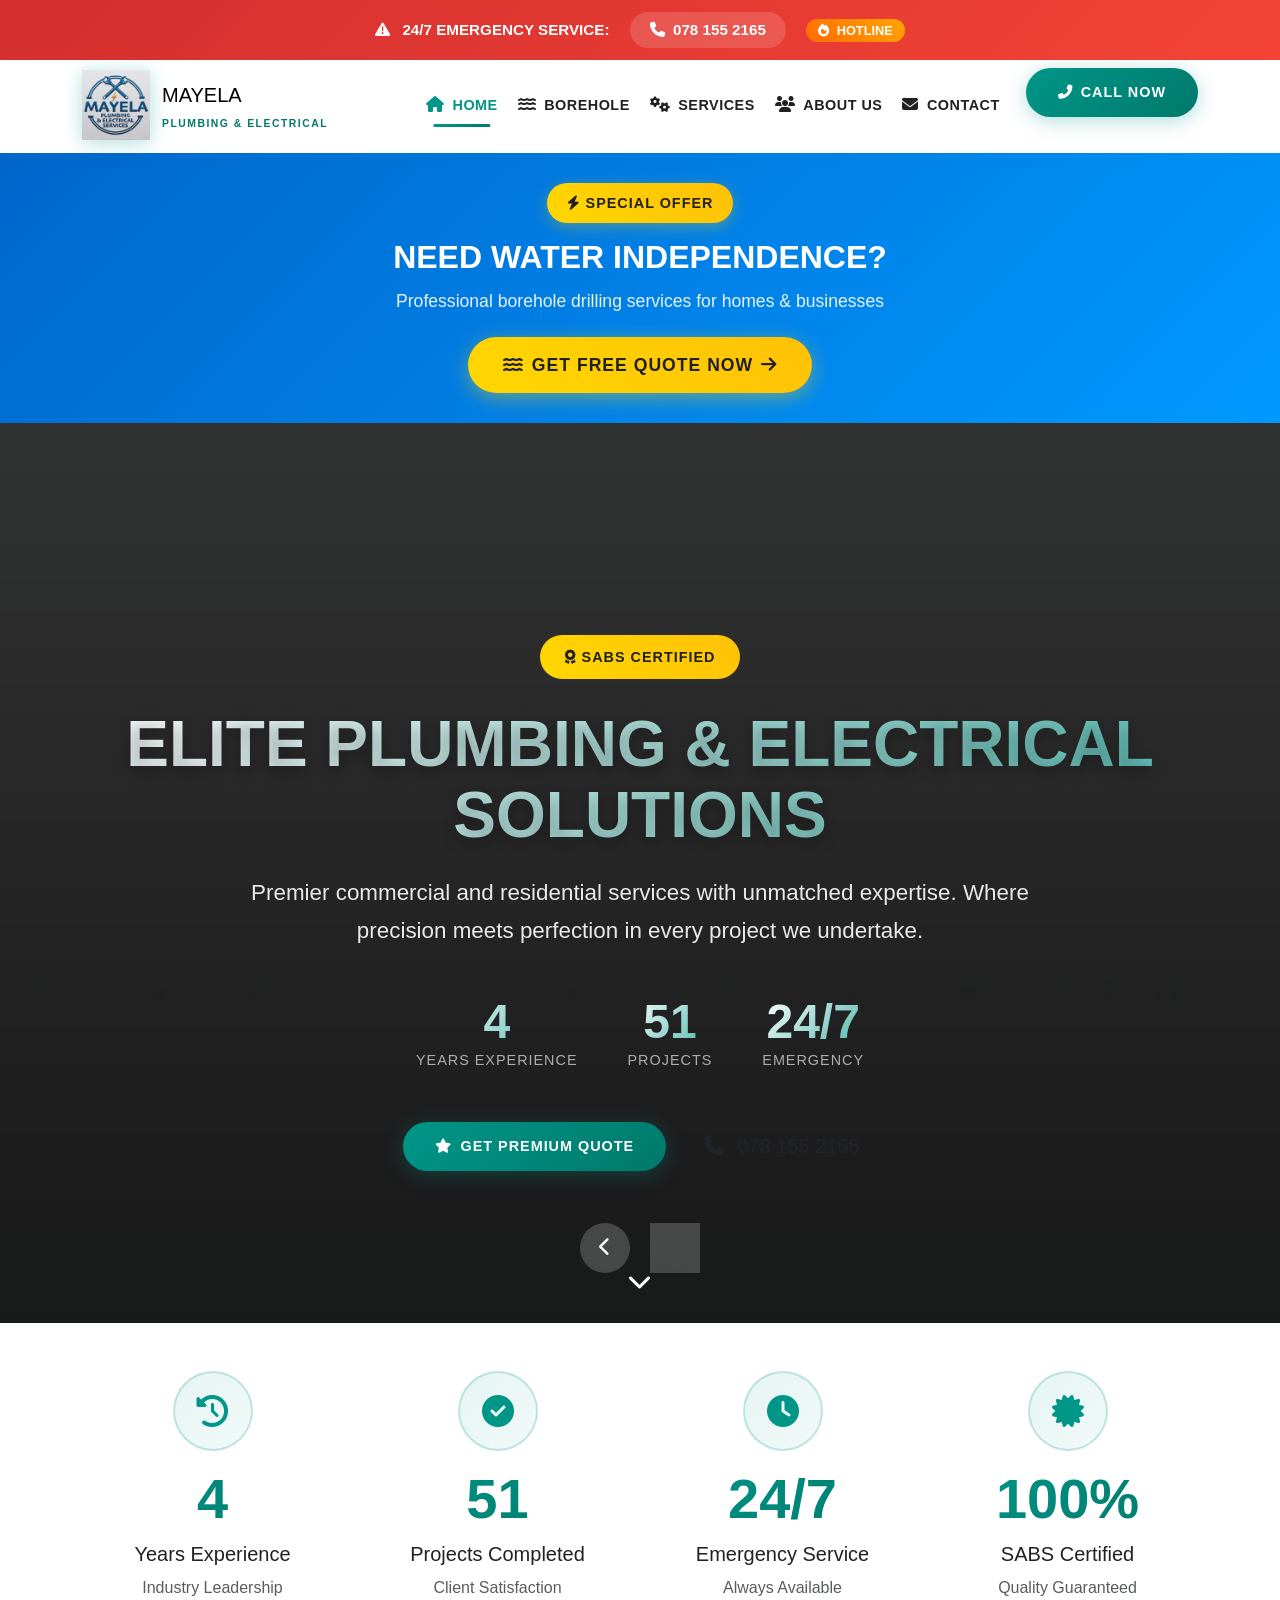
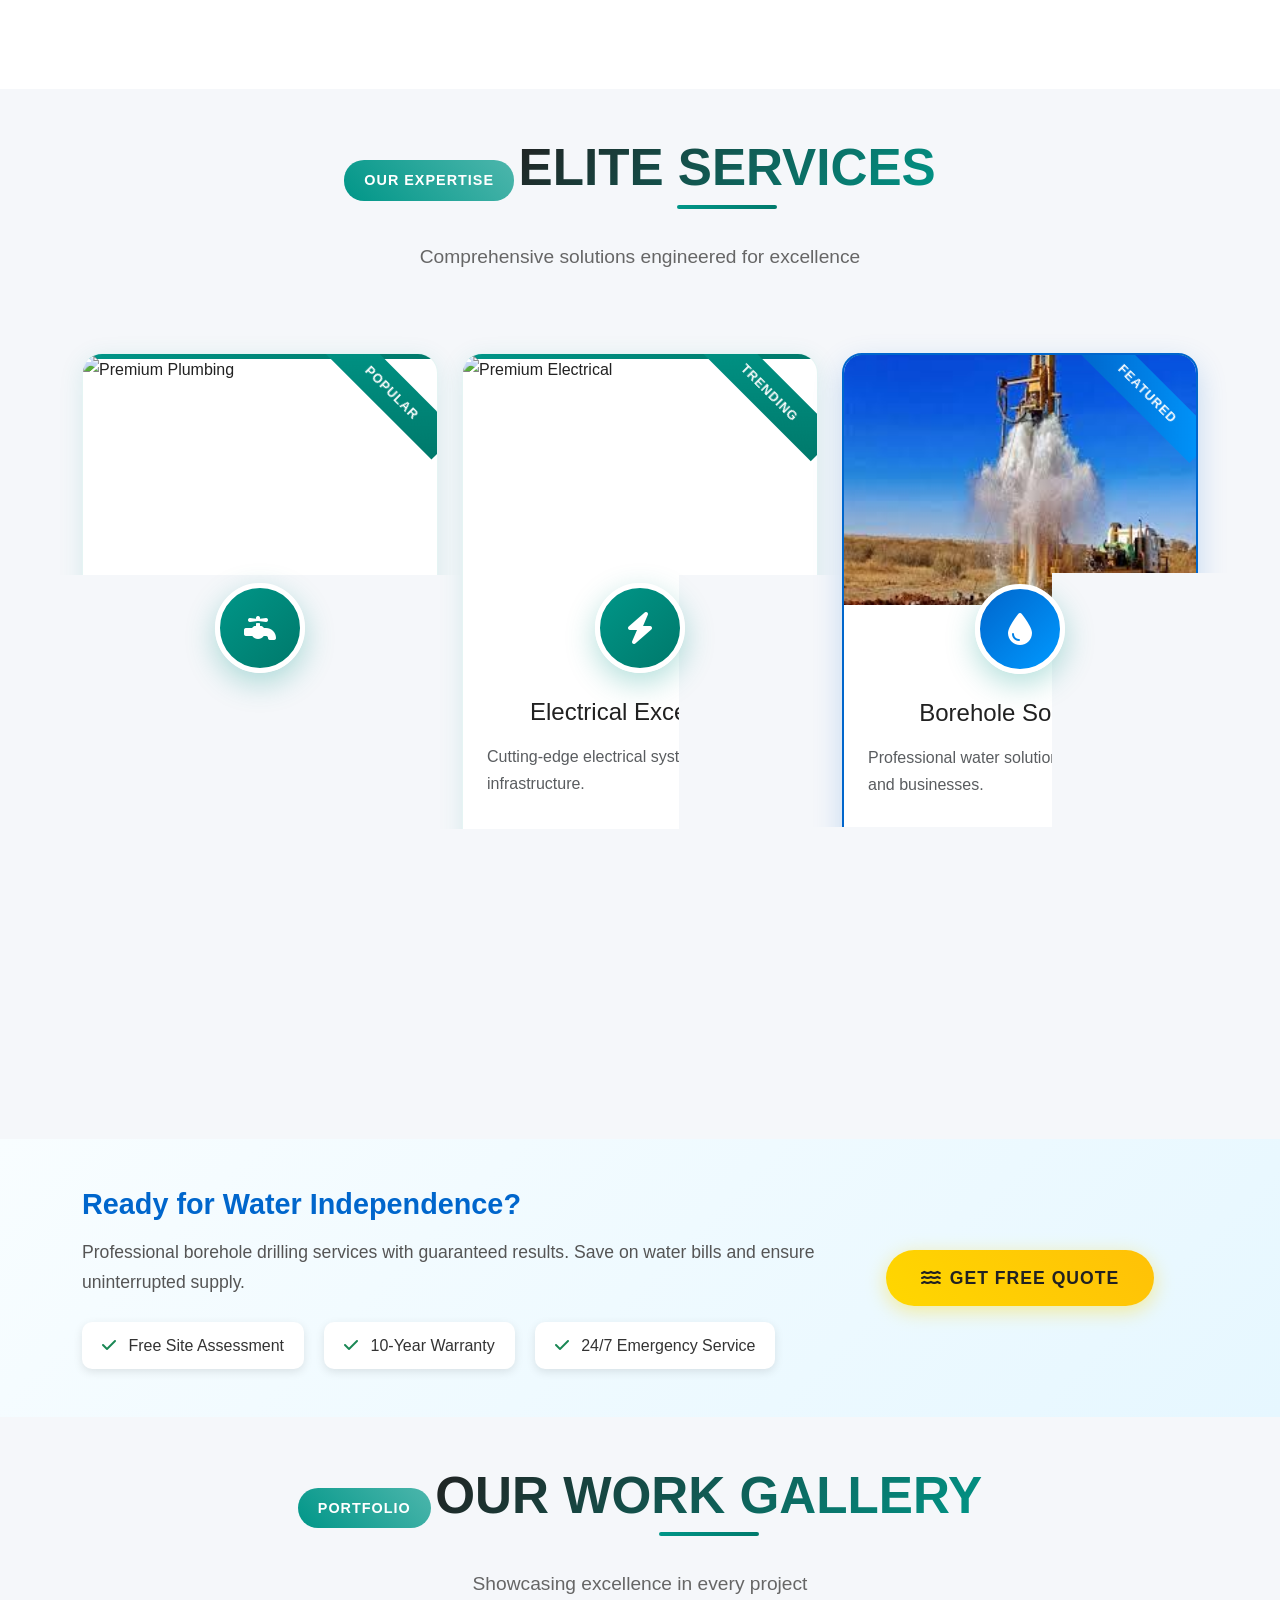
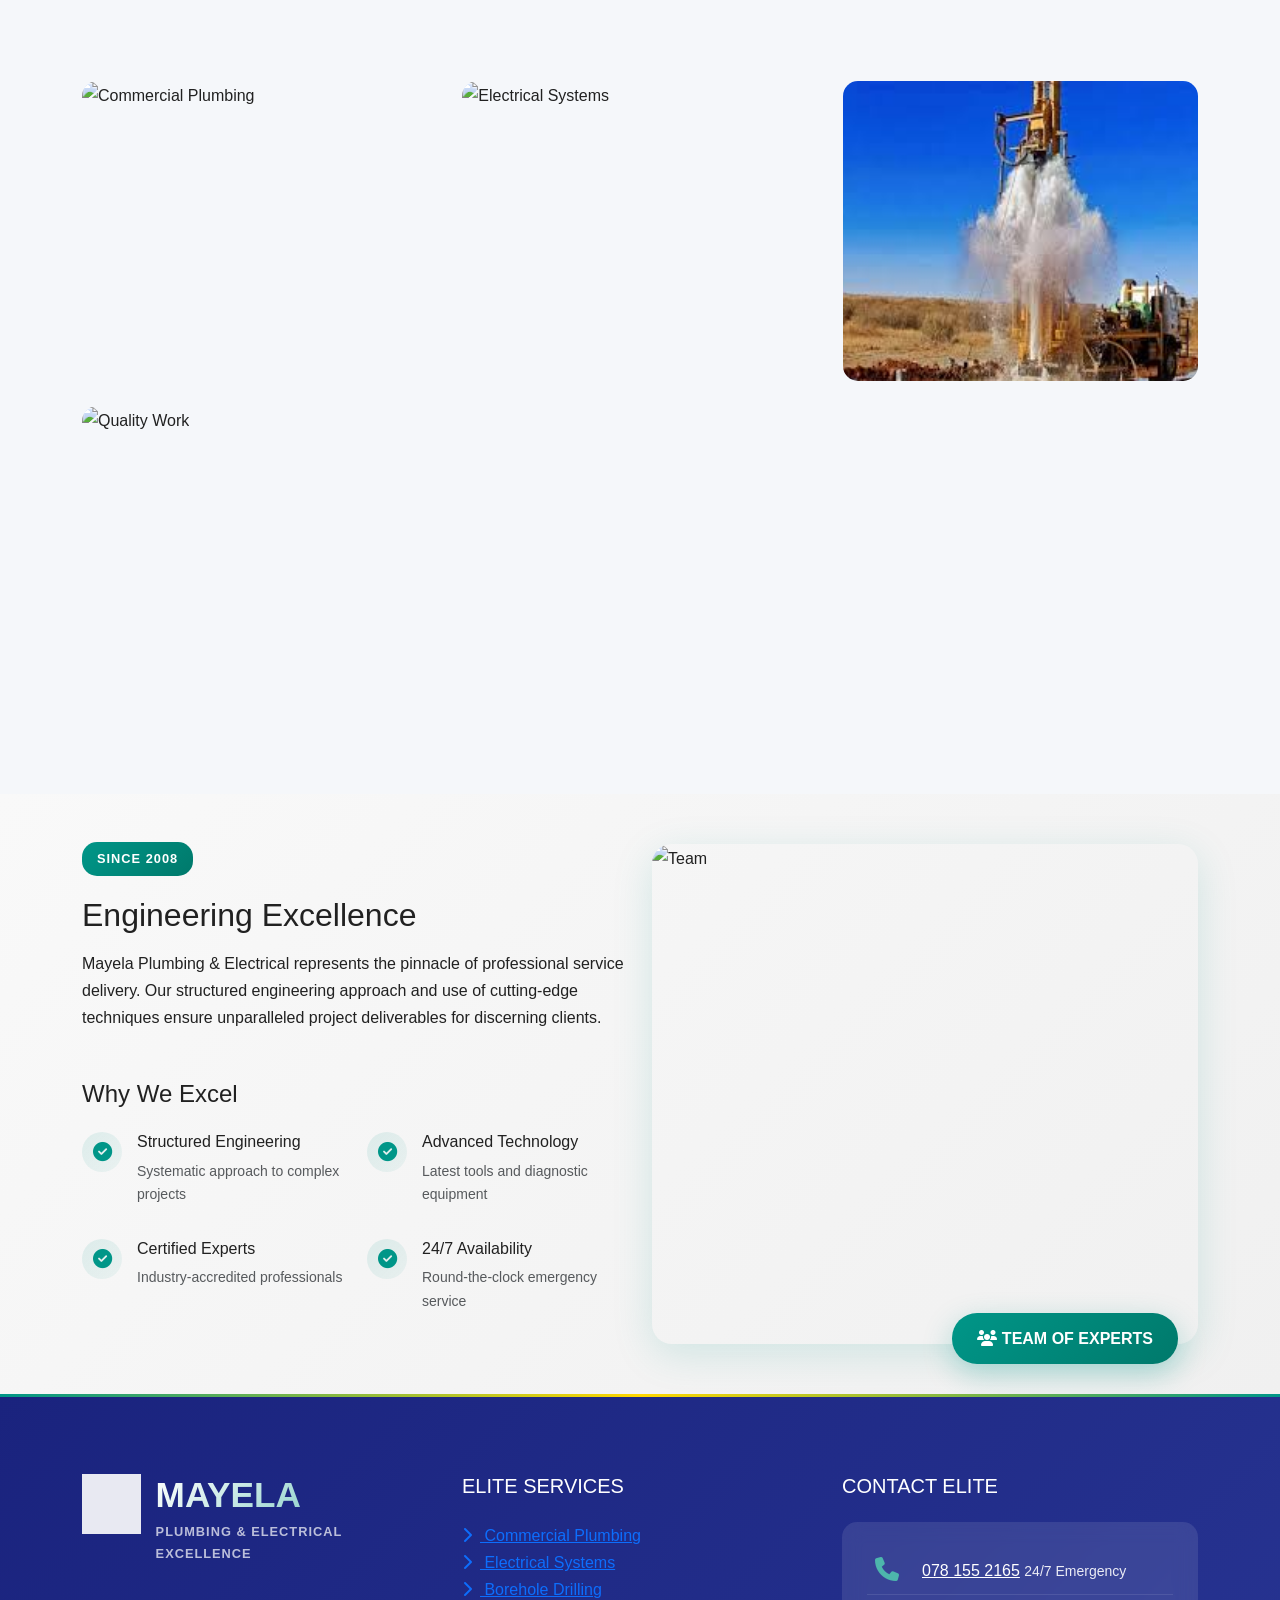
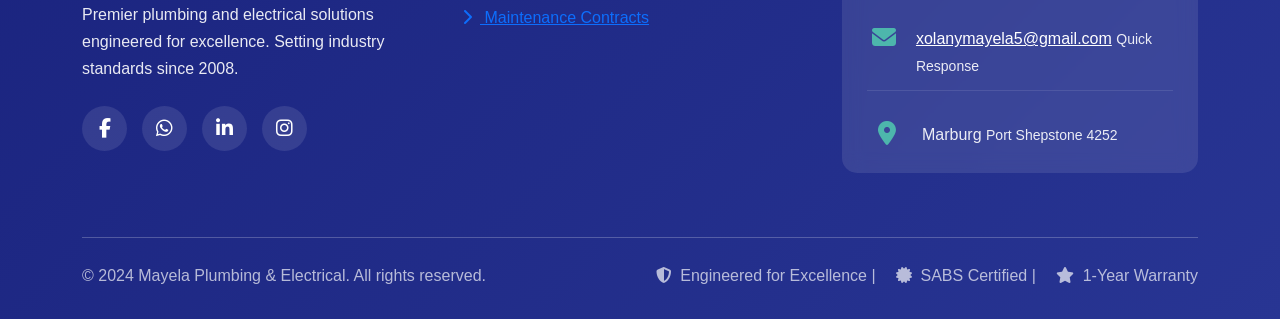
==== commit 224d0246: "updated pictures in index" ====
--- a/index.html
+++ b/index.html
@@ -2830,7 +2830,7 @@
             <a class="navbar-brand navbar-brand-premium" href="/">
                 <div class="logo-container">
                     <div class="logo-image">
-                        <img src="images/IMG-20251218-WA0006.jpg" alt="Mayela Plumbing & Electrical Logo" class="logo-img">
+                        <img src="IMG-20251218-WA0006.jpg" alt="Mayela Plumbing & Electrical Logo" class="logo-img">
                         <div class="logo-overlay">
                             <span class="footer-logo">MAYELA</span>
                             <span class="logo-text-sub">PLUMBING & ELECTRICAL</span>
@@ -3091,7 +3091,7 @@
                     <div class="premium-card borehole-simple-card animate__animated" style="animation-delay: 0.4s;">
                         <div class="card-ribbon" style="background: linear-gradient(45deg, #0066cc, #0099ff);">FEATURED</div>
                         <div class="premium-card-img-container">
-                            <img src="images/borehole.jpg"
+                            <img src="borehole.jpg"
                                  class="premium-card-img" alt="Borehole Drilling">
                         </div>
                         <div class="p-4">
@@ -3174,7 +3174,7 @@
                     </div>
                 </div>
                 <div class="gallery-item" data-lightbox="project-3">
-                    <img src="images/borehole.jpg" />s                    <div class="gallery-overlay">
+                    <img src="borehole.jpg" />s                    <div class="gallery-overlay">
                         <h5 class="mb-0">Borehole Drilling</h5>
                         <small>Water Solutions</small>
                         <div class="gallery-icon">
@@ -3578,4 +3578,4 @@
         }
     </script>
 </body>
-</html>+</html>
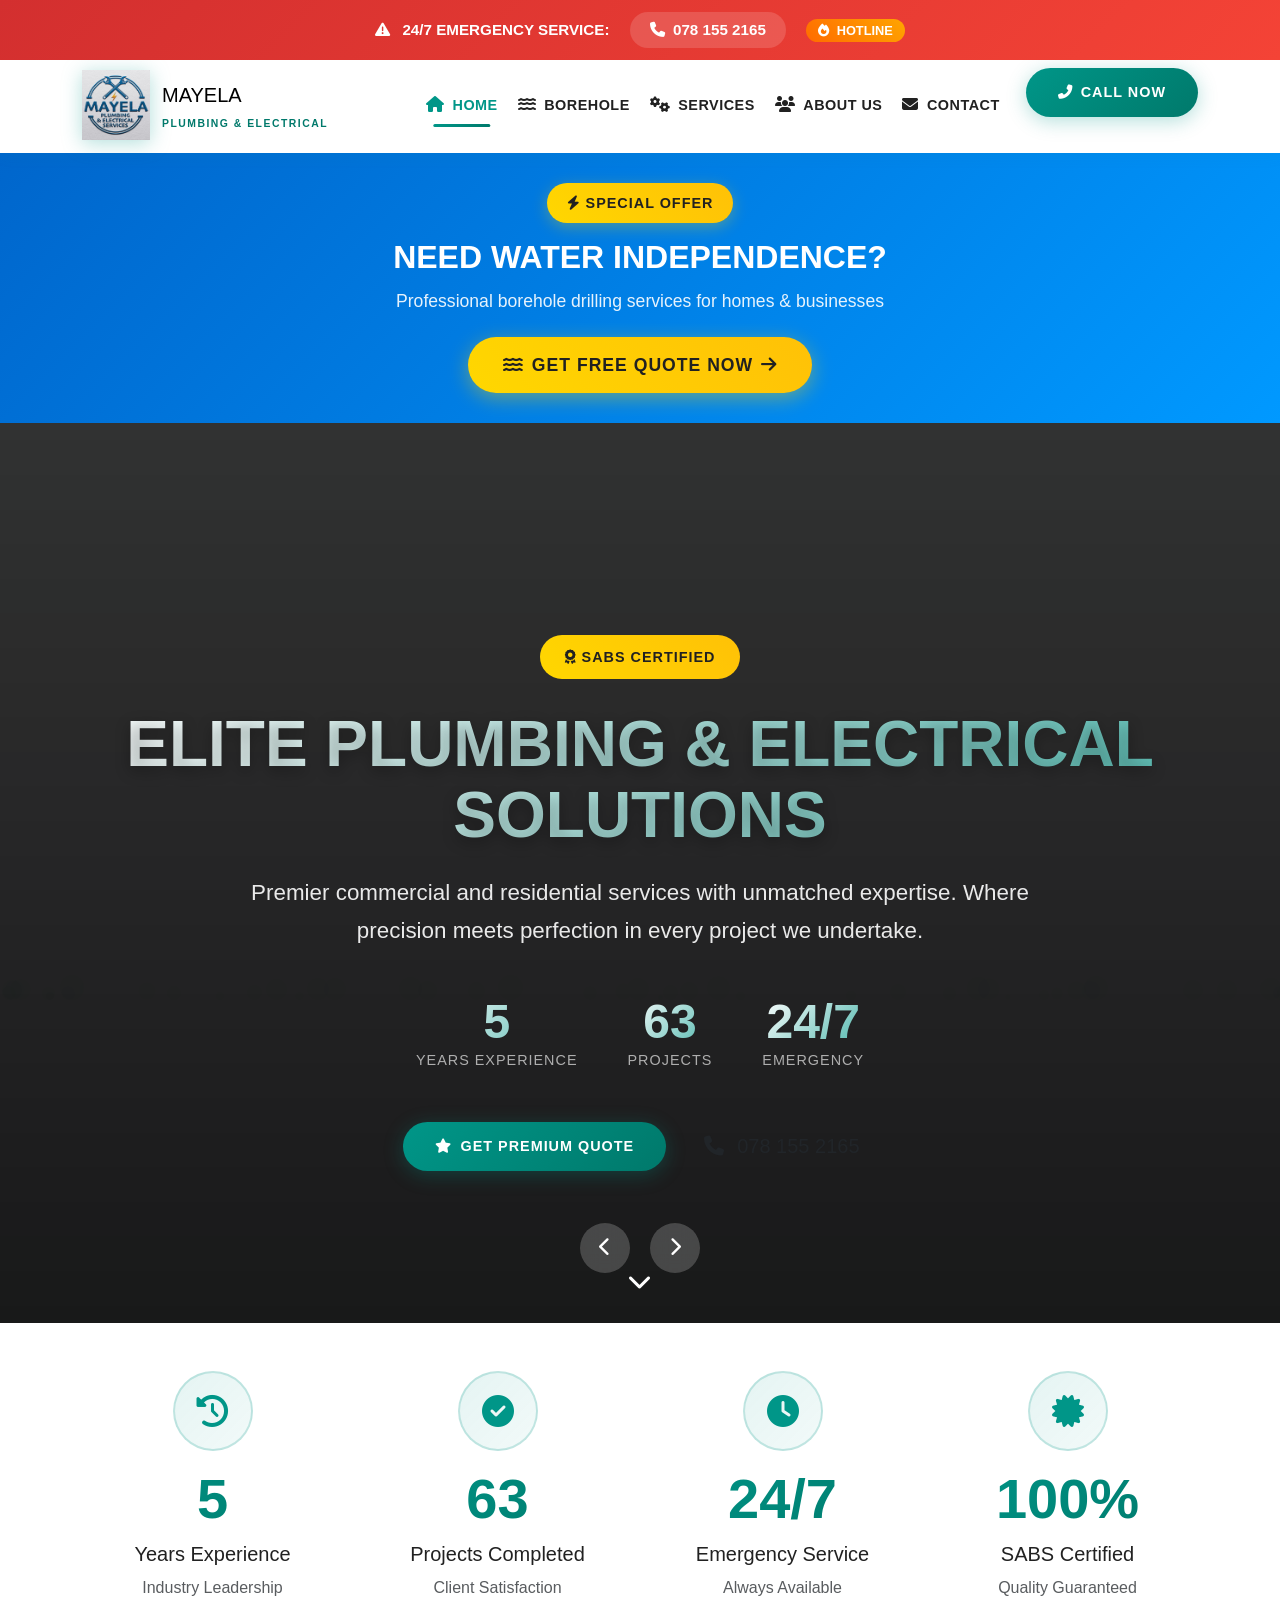
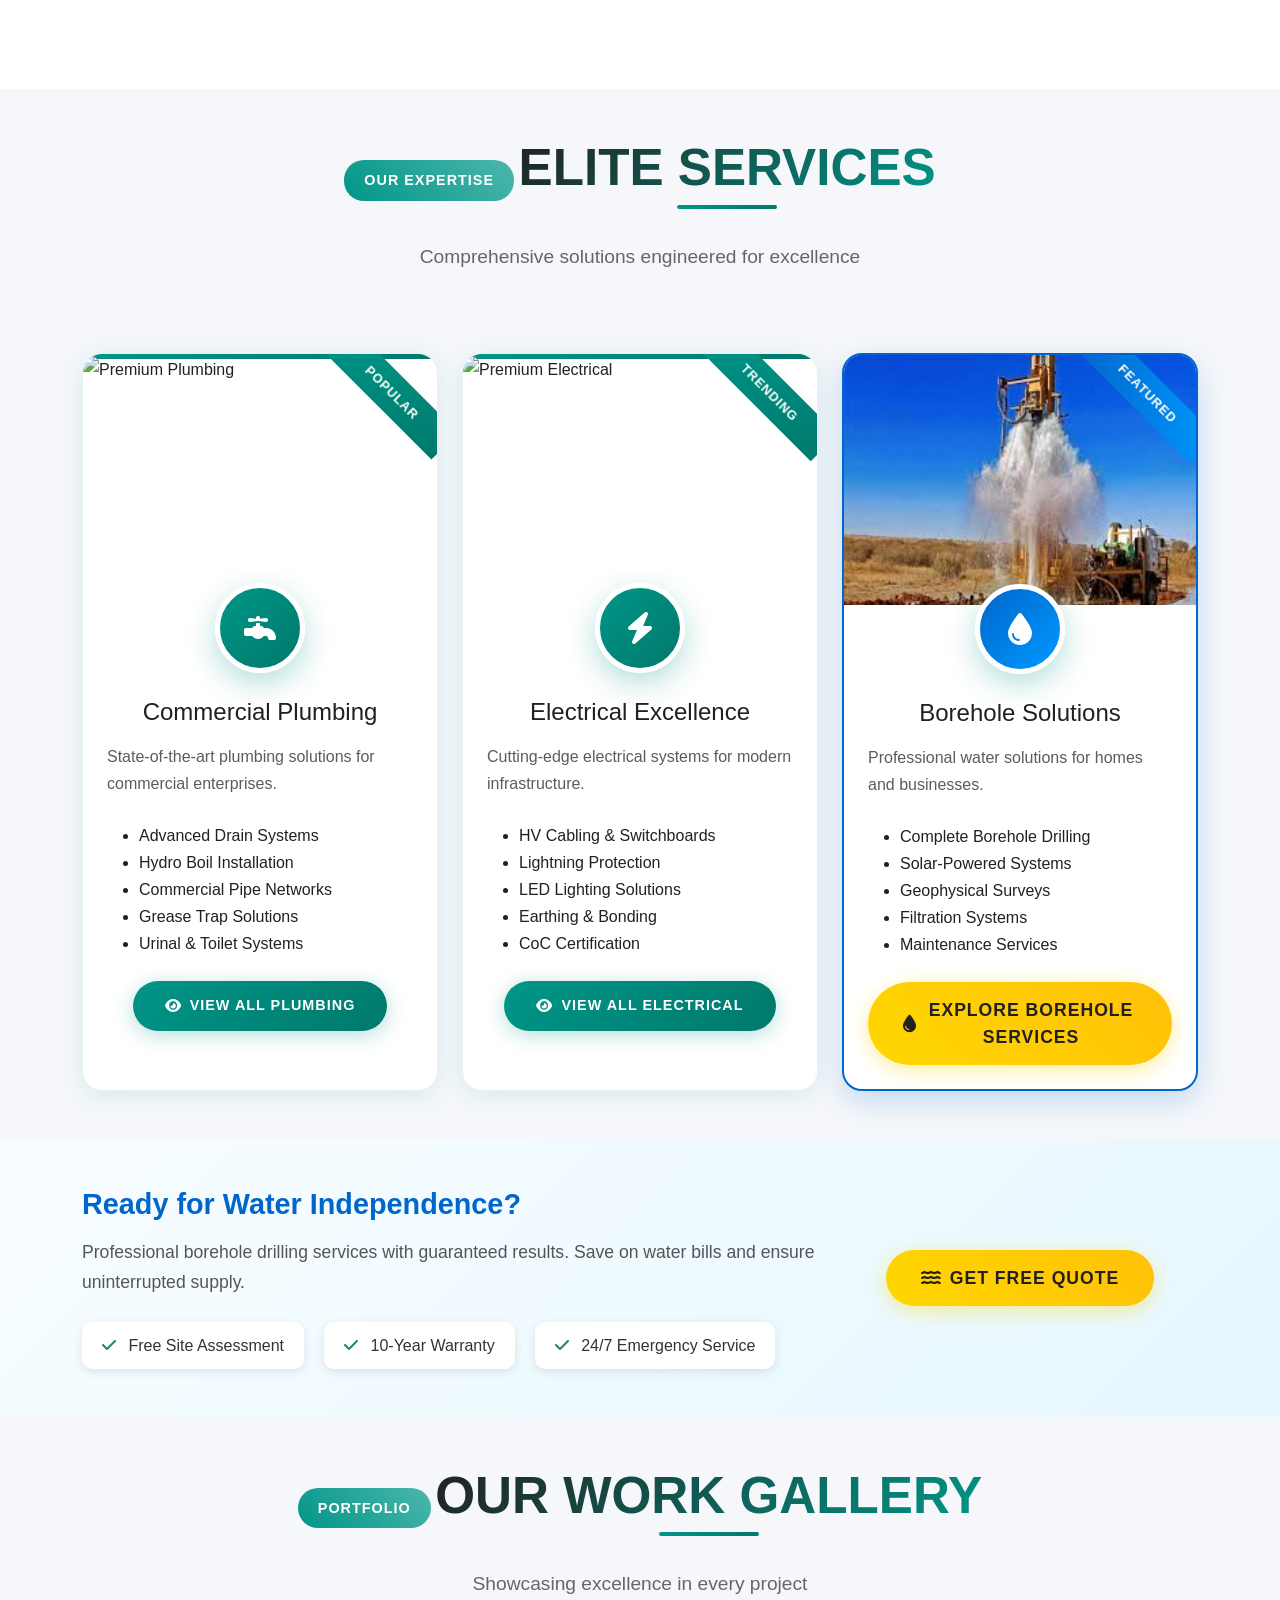
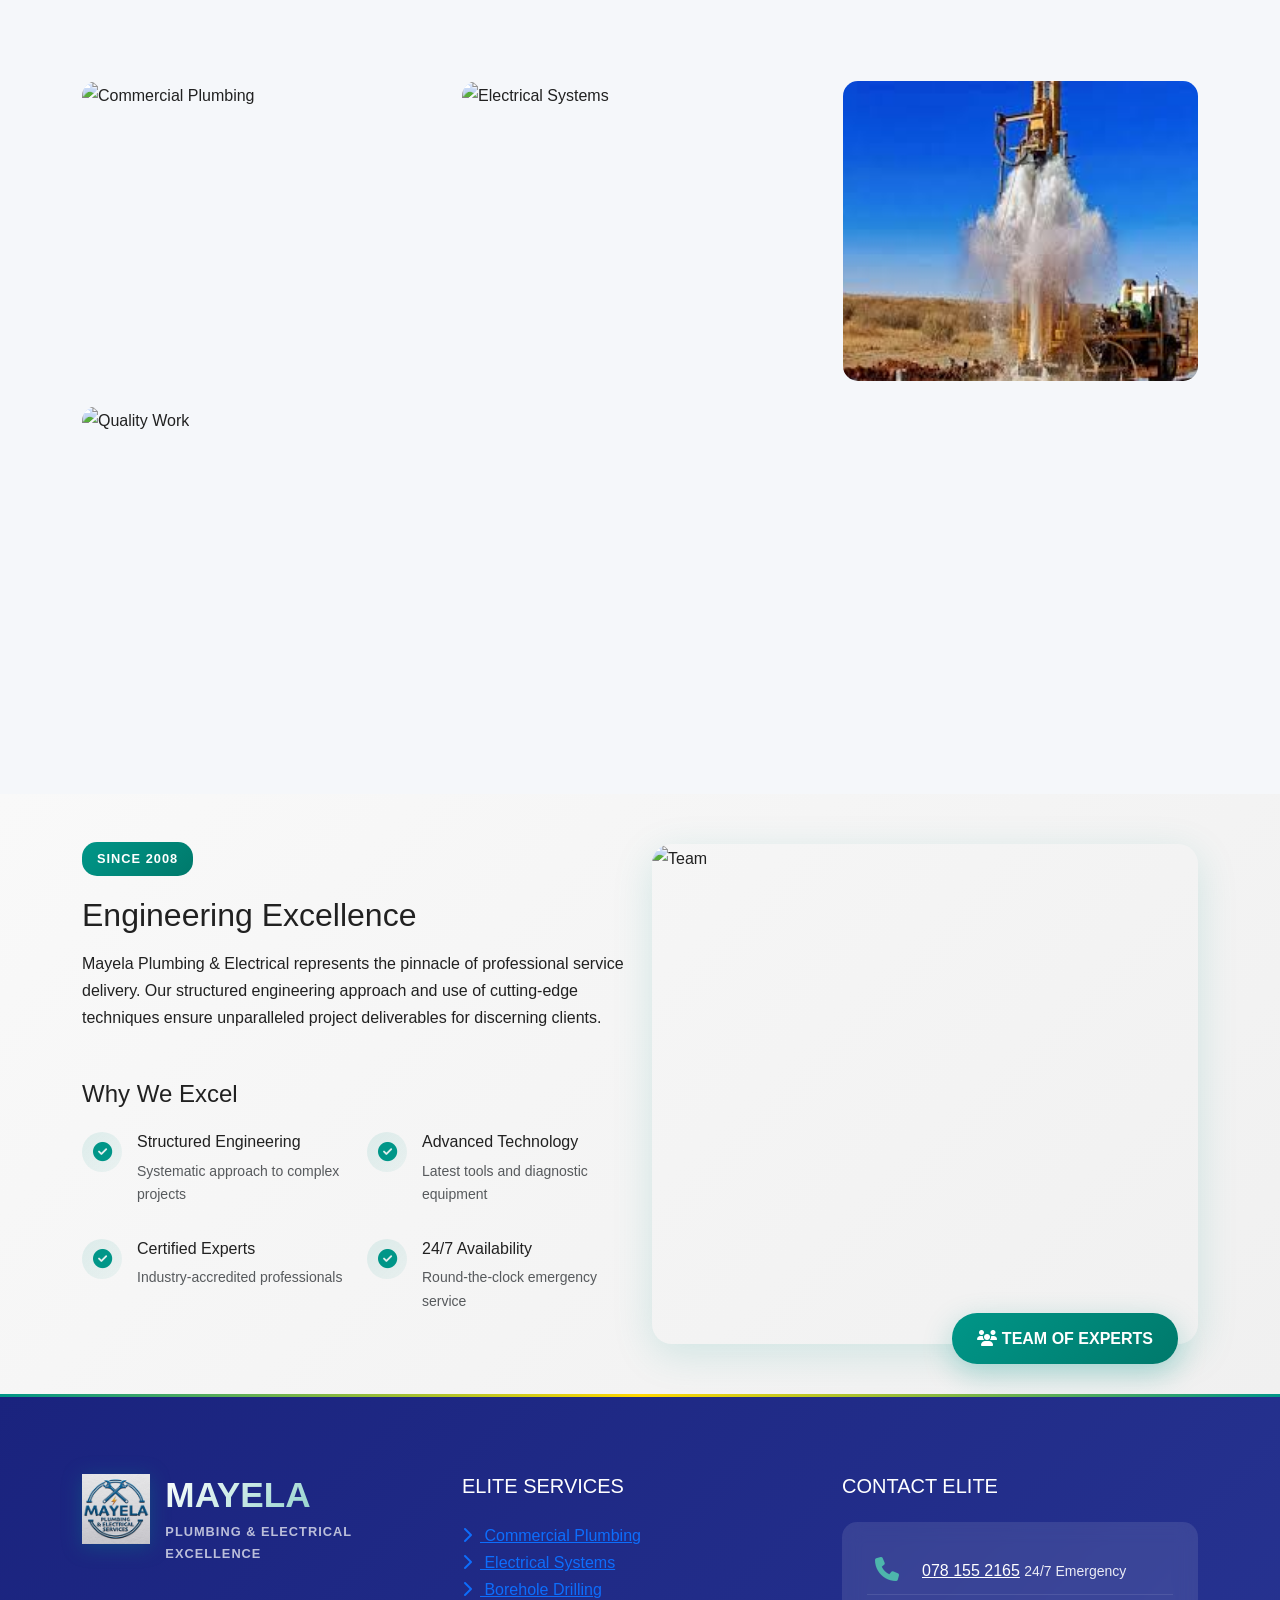
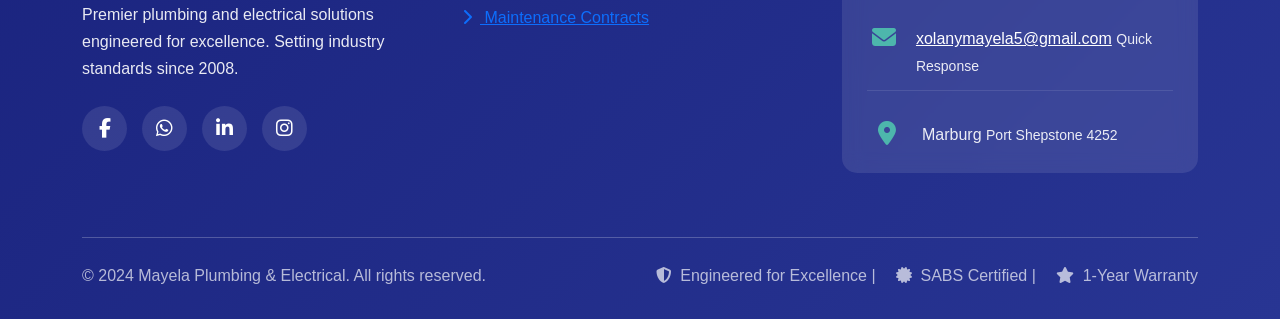
==== commit c6165274: "updated pictures in index" ====
--- a/index.html
+++ b/index.html
@@ -3292,7 +3292,7 @@
                 <div class="col-lg-4 mb-5">
                     <div class="footer-brand">
                         <div class="footer-logo">
-                            <img src="IMG-20251218-WA0006.jpg" alt="Mayela Logo" class="footer-logo-img">
+                            <img src="IMG-20251218-WA0006.jpg" alt="Mayela Logo" class="logo-img">
                         </div>
                         <div class="footer-brand-text">
                             <h3>MAYELA</h3>
